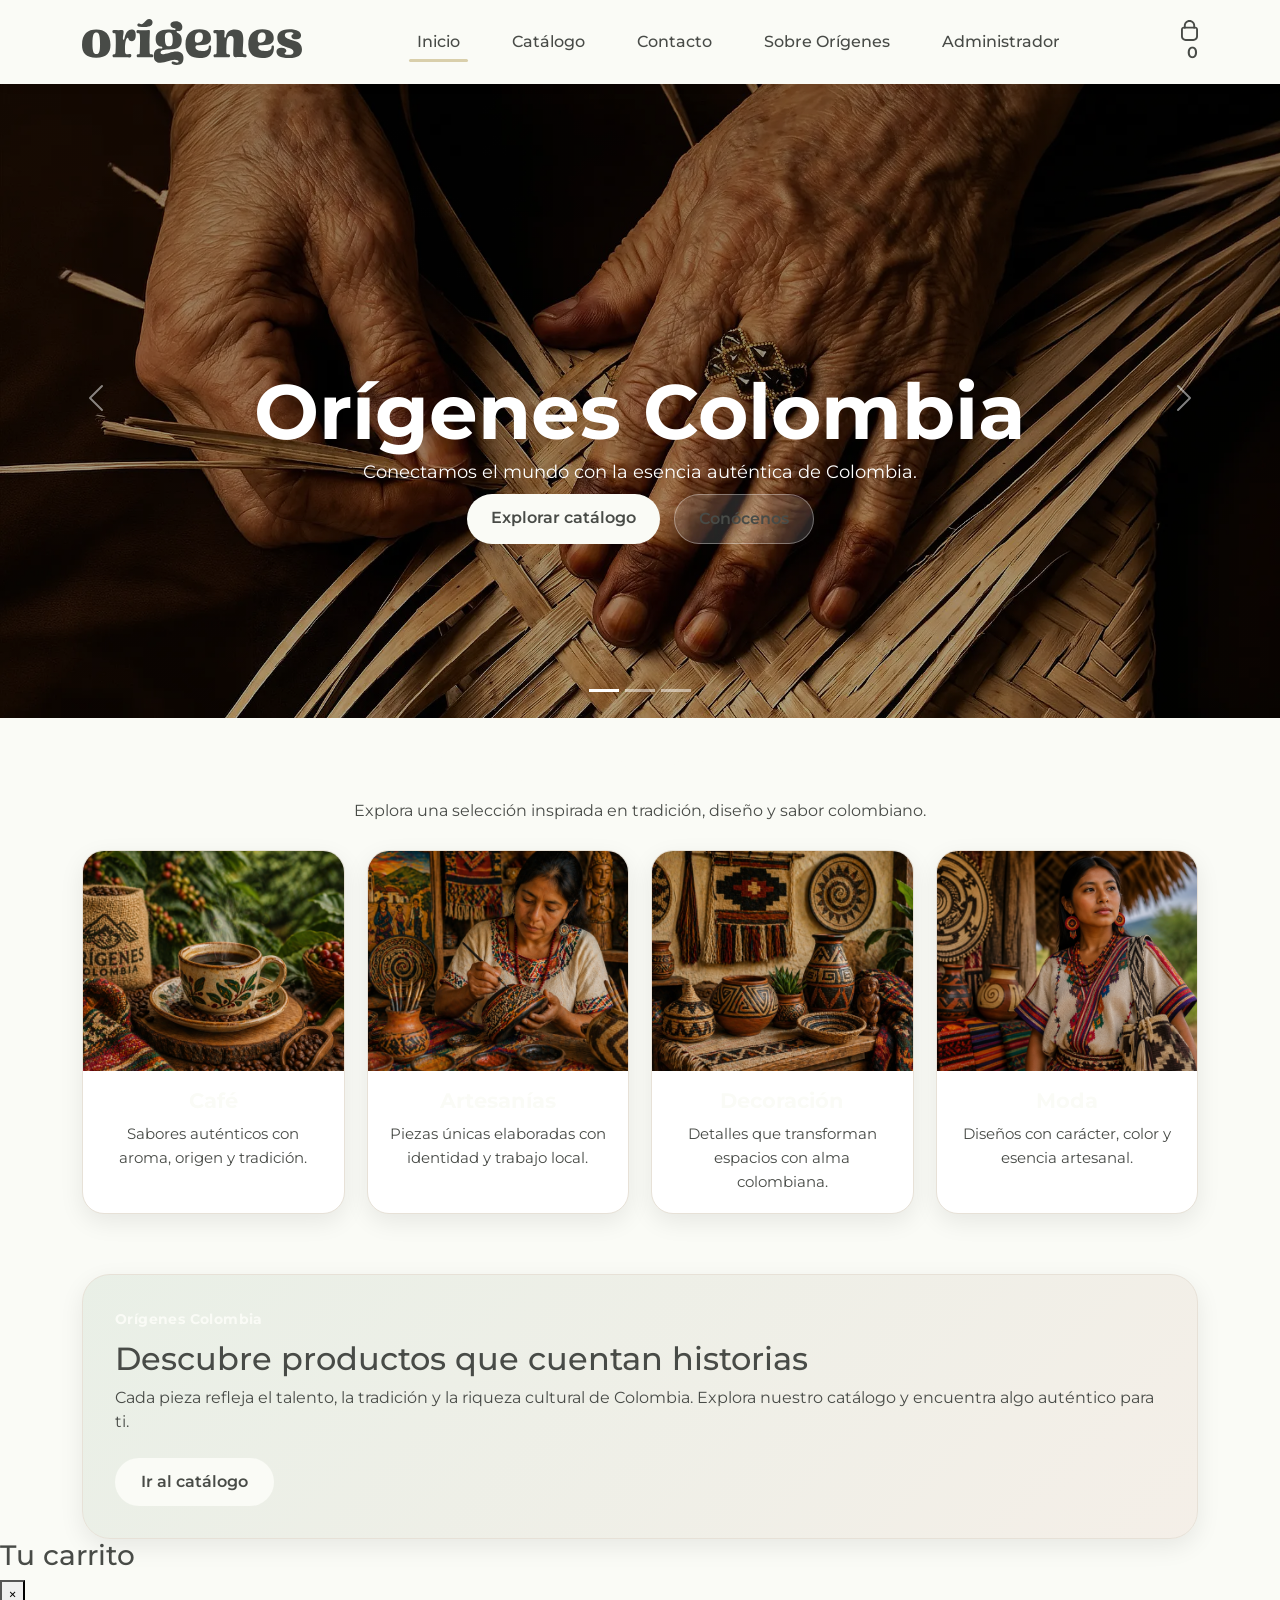
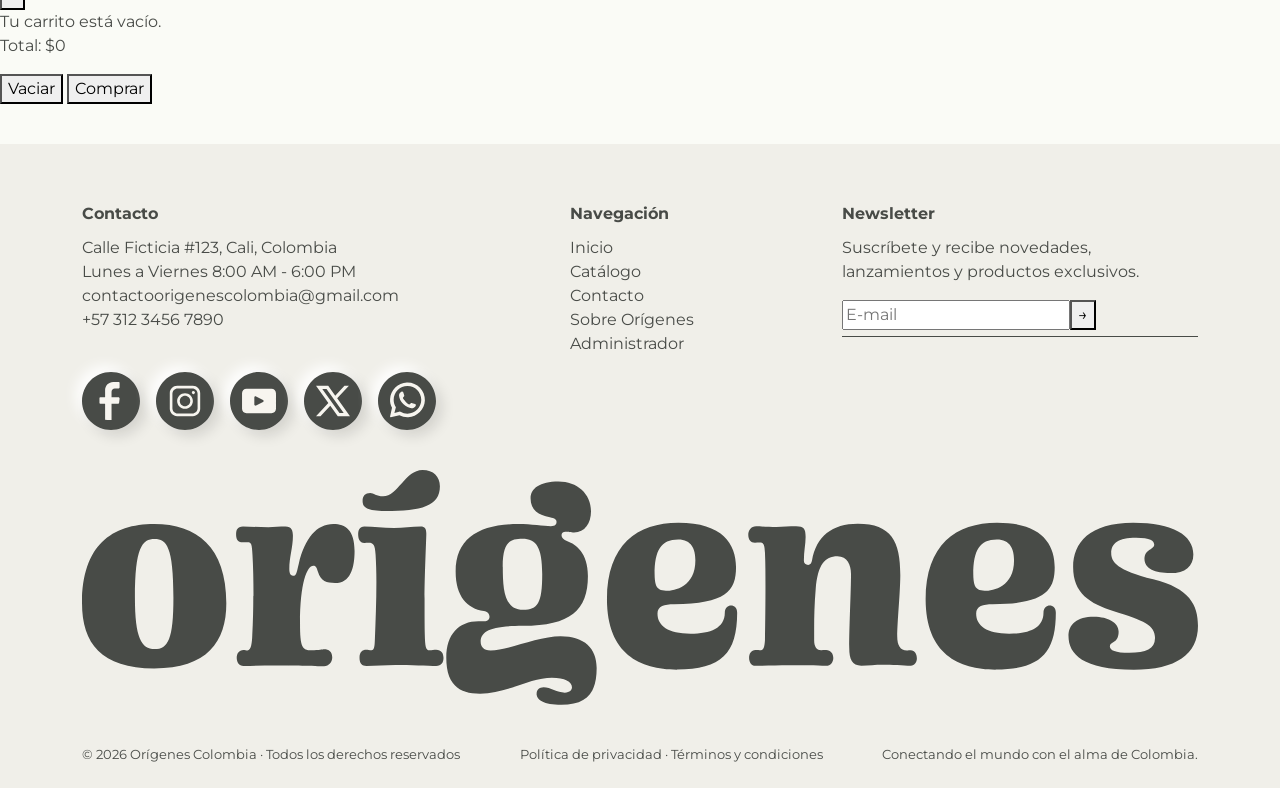
==== index.html @ 65115047 "On main: cambios antes de pasar a dev" ====
<!DOCTYPE html>
<html lang="es">
<head>
<meta charset="utf-8"/>
<meta content="width=device-width, initial-scale=1.0" name="viewport"/>
<meta content="Página principal de Orígenes Colombia" name="description"/>
<title>Orígenes Colombia</title>
<link href="https://cdn.jsdelivr.net/npm/bootstrap@5.3.3/dist/css/bootstrap.min.css" rel="stylesheet"/>
<link href="https://fonts.googleapis.com/css2?family=Montserrat:wght@300;400;500;600;700;800&amp;display=swap" rel="stylesheet"/>

<link href="./CSS/header.css" rel="stylesheet"/>
<link href="./CSS/footer.css" rel="stylesheet"/>
<link href="./CSS/index.css" rel="stylesheet"/>
<link href="./CSS/carrito-global.css" rel="stylesheet"/>
<link href="./CSS/estilo-final.css" rel="stylesheet"/>
</head>
<body id="top">
<nav class="navbar navbar-expand-lg custom-navbar fixed-top" id="inicio">
<div class="container nav-wrapper">
<a class="navbar-brand" href="./index.html">
<img alt="Orígenes Colombia" class="logo-navbar" src="./IMG/logo-origenes-oscuro.svg"/>
</a>
<button aria-controls="navbarMain" aria-expanded="false" aria-label="Abrir menú" class="navbar-toggler" data-bs-target="#navbarMain" data-bs-toggle="collapse" type="button">
<span class="navbar-toggler-icon"></span>
</button>
<div class="collapse navbar-collapse justify-content-between" id="navbarMain">
<ul class="navbar-nav mx-auto nav-center">
<li class="nav-item">
<a class="nav-link active-link" href="./index.html">Inicio</a>
</li>
<li class="nav-item">
<a class="nav-link" href="./HTML/catalogo.html">Catálogo</a>
</li>
<li class="nav-item">
<a class="nav-link" href="./HTML/contactenos.html">Contacto</a>
</li>
<li class="nav-item">
<a class="nav-link" href="./HTML/sobreorigenes.html">Sobre Orígenes</a>
</li>
<li class="nav-item">
<a class="nav-link" href="./HTML/admin.html">Administrador</a>
</li>
</ul>
<div class="icons">
<a aria-label="Perfil" href="./HTML/registro.html">
<img alt="Usuario" class="nav-icon" src="./IMG/icon-usuario.svg"/>
</a>
<button aria-label="Carrito" class="cart-icon-btn" id="cartBtn" type="button">
<img alt="Carrito" class="nav-icon" src="./IMG/icon-bolsa.svg"/>
<span class="cart-badge" id="cartCount">0</span>
</button>
</div>
</div>
</div>
</nav>
<main id="home">
<section class="carousel slide" data-bs-interval="5000" data-bs-ride="carousel" id="bannerOrigenes">
<div class="carousel-indicators">
<button aria-current="true" aria-label="Slide 1" class="active" data-bs-slide-to="0" data-bs-target="#bannerOrigenes" type="button"></button>
<button aria-label="Slide 2" data-bs-slide-to="1" data-bs-target="#bannerOrigenes" type="button"></button>
<button aria-label="Slide 3" data-bs-slide-to="2" data-bs-target="#bannerOrigenes" type="button"></button>
</div>
<div class="carousel-inner">
<div class="carousel-item active">
<div class="hero-overlay"></div>
<img alt="Artesanías colombianas" class="d-block w-100 banner-img" decoding="async" fetchpriority="high" loading="eager" src="./IMG/1-banner.webp"/>
<div class="carousel-caption hero-content">
<h1>Orígenes Colombia</h1>
<p>Conectamos el mundo con la esencia auténtica de Colombia.</p>
<div class="hero-actions">
<a class="btn hero-btn-primary" href="./HTML/catalogo.html">Explorar catálogo</a>
<a class="btn hero-btn-secondary" href="./HTML/sobreorigenes.html">Conócenos</a>
</div>
</div>
</div>
<div class="carousel-item">
<div class="hero-overlay"></div>
<img alt="Productos artesanales" class="d-block w-100 banner-img" decoding="async" loading="lazy" src="./IMG/2-banner.webp"/>
<div class="carousel-caption hero-content">
<h1>Artesanía con identidad</h1>
<p>Descubre productos únicos creados por manos colombianas.</p>
<div class="hero-actions">
<a class="btn hero-btn-primary" href="./HTML/catalogo.html">Ver productos</a>
<a class="btn hero-btn-secondary" href="./HTML/contactenos.html">Contáctanos</a>
</div>
</div>
</div>
<div class="carousel-item">
<div class="hero-overlay"></div>
<img alt="Cultura colombiana" class="d-block w-100 banner-img" decoding="async" loading="lazy" src="./IMG/3-banner.webp"/>
<div class="carousel-caption hero-content">
<h1>Historias que inspiran</h1>
<p>Moda, decoración, café y tradición en una experiencia digital cálida.</p>
<div class="hero-actions">
<a class="btn hero-btn-primary" href="./HTML/catalogo.html">Comprar ahora</a>
<a class="btn hero-btn-secondary" href="./HTML/contactenos.html">Escríbenos</a>
</div>
</div>
</div>
</div>
<button class="carousel-control-prev" data-bs-slide="prev" data-bs-target="#bannerOrigenes" type="button">
<span aria-hidden="true" class="carousel-control-prev-icon"></span>
<span class="visually-hidden">Anterior</span>
</button>
<button class="carousel-control-next" data-bs-slide="next" data-bs-target="#bannerOrigenes" type="button">
<span aria-hidden="true" class="carousel-control-next-icon"></span>
<span class="visually-hidden">Siguiente</span>
</button>
</section>
<section class="categories-section">
<div class="container">
<div class="section-heading text-center">
<h2 class="section-title">Categorías destacadas</h2>
<p class="section-subtitle">
            Explora una selección inspirada en tradición, diseño y sabor colombiano.
          </p>
</div>
<div class="categories-grid">
<article class="category-card">
<div class="category-image-wrapper">
<img alt="Categoría café" class="category-image" decoding="async" loading="lazy" src="./IMG/categoria-cafe.jpg"/>
</div>
<div class="category-content">
<h3>Café</h3>
<p>Sabores auténticos con aroma, origen y tradición.</p>
</div>
</article>
<article class="category-card">
<div class="category-image-wrapper">
<img alt="Categoría artesanías" class="category-image" decoding="async" loading="lazy" src="./IMG/categoria-artesanias.jpg"/>
</div>
<div class="category-content">
<h3>Artesanías</h3>
<p>Piezas únicas elaboradas con identidad y trabajo local.</p>
</div>
</article>
<article class="category-card">
<div class="category-image-wrapper">
<img alt="Categoría decoración" class="category-image" decoding="async" loading="lazy" src="./IMG/categoria-decoracion.jpg"/>
</div>
<div class="category-content">
<h3>Decoración</h3>
<p>Detalles que transforman espacios con alma colombiana.</p>
</div>
</article>
<article class="category-card">
<div class="category-image-wrapper">
<img alt="Categoría moda" class="category-image" decoding="async" loading="lazy" src="./IMG/categoria-moda.jpg"/>
</div>
<div class="category-content">
<h3>Moda</h3>
<p>Diseños con carácter, color y esencia artesanal.</p>
</div>
</article>
</div>
</div>
</section>
<section class="cta-section">
<div class="container">
<div class="cta-box cta-background">
<div class="cta-text-overlay">
<span class="cta-label">Orígenes Colombia</span>
<h2>Descubre productos que cuentan historias</h2>
<p>
              Cada pieza refleja el talento, la tradición y la riqueza cultural de Colombia.
              Explora nuestro catálogo y encuentra algo auténtico para ti.
            </p>
<div class="cta-action mt-4">
<a class="btn cta-btn" href="./HTML/catalogo.html">Ir al catálogo</a>
</div>
</div>
</div>
</div>
</section>
</main>
<aside class="cart-drawer" id="cartDrawer">
<div class="cart-header">
<h3>Tu carrito</h3>
<button class="cart-close-btn" id="closeCart" type="button">×</button>
</div>
<div class="cart-items" id="cartItems"></div>
<div class="cart-footer">
<p class="cart-total">
        Total: <span id="total">$0</span>
</p>
<div class="cart-footer-actions">
<button class="btn-cart-secondary" id="clearCartBtn" type="button">Vaciar</button>
<button class="btn-cart-primary" id="buyBtn" type="button">Comprar</button>
</div>
</div>
</aside>
<div class="cart-overlay" id="cartOverlay"></div>
<footer class="site-footer">
<div class="container">
<div class="row footer-content">
<div class="col-md-4">
<h6 class="footer-title">Contacto</h6>
<ul class="footer-list">
<li>Calle Ficticia #123, Cali, Colombia</li>
<li>Lunes a Viernes 8:00 AM - 6:00 PM</li>
<li>contactoorigenescolombia@gmail.com</li>
<li>+57 312 3456 7890</li>
</ul>
<div class="icons">
<a aria-label="Facebook" href="#">
<img alt="Facebook" src="./IMG/icon-facebook.svg"/>
</a>
<a aria-label="Instagram" href="#">
<img alt="Instagram" src="./IMG/icon-instagram.svg"/>
</a>
<a aria-label="YouTube" href="#">
<img alt="YouTube" src="./IMG/icon-youtube.svg"/>
</a>
<a aria-label="X" href="#">
<img alt="X" src="./IMG/icon-x.svg"/>
</a>
<a aria-label="WhatsApp" href="#">
<img alt="WhatsApp" src="./IMG/icon-whatsapp.svg"/>
</a>
</div>
</div>
<div class="col-md-4">
<h6 class="footer-title">Navegación</h6>
<ul class="footer-list">
<li><a href="./index.html">Inicio</a></li>
<li><a href="./HTML/catalogo.html">Catálogo</a></li>
<li><a href="./HTML/contactenos.html">Contacto</a></li>
<li><a href="./HTML/sobreorigenes.html">Sobre Orígenes</a></li>
<li><a href="./HTML/admin.html">Administrador</a></li>
</ul>
</div>
<div class="col-md-4">
<h6 class="footer-title">Newsletter</h6>
<p class="footer-text">
          Suscríbete y recibe novedades, lanzamientos y productos exclusivos.
        </p>
<form class="newsletter" id="newsletterForm">
<input id="newsletterEmail" placeholder="E-mail" type="email"/>
<button aria-label="Suscribirse" type="submit">→</button>
</form>
<small class="newsletter-message" id="newsletterMessage"></small>
</div>
</div>
<div class="footer-logo-wrapper">
<img alt="Orígenes Colombia" class="footer-logo" src="./IMG/logo-origenes-oscuro.svg"/>
</div>
<div class="footer-bottom">
<p>© 2026 Orígenes Colombia · Todos los derechos reservados</p>
<p>Política de privacidad · Términos y condiciones</p>
<p>Conectando el mundo con el alma de Colombia.</p>
</div>
</div>
</footer>
  <script src="./JS/storage.js"></script>
  <script src="./JS/carrito.js"></script>
  <script src="./JS/app.js"></script>
  <script src="https://cdn.jsdelivr.net/npm/bootstrap@5.3.3/dist/js/bootstrap.bundle.min.js"></script>
</body>
</html>
---- CSS/header.css ----
/*Header general*/

/*Navbar*/
:root {
  --navbackground: #FAFBF6;
  --textoblanco: #484B47;
}

.custom-navbar {
  background-color: var(--navbackground);
  padding-top: 14px;
  padding-bottom: 14px;
  box-shadow: 0 2px 10px rgba(0, 0, 0, 0.06);
}

.logo-navbar {
  width: 220px;
  height: auto;
  display: block;
}

.custom-navbar .nav-link {
  font-weight: 500;
  font-size: 1rem;
  color: var(--textoblanco) !important;
  transition: color 0.3s ease;
  margin: 0 18px;
  position: relative;
  display: inline-block;
  padding-bottom: 8px;
}

.custom-navbar .nav-link:hover {
  color: #F3E9DB !important;
}

.custom-navbar .nav-link::after {
  content: "";
  position: absolute;
  left: 0;
  bottom: 0;

  width: 0%;
  height: 3px;

  background-color: #D9CFAB;
  border-radius: 999px;

  transition: width 0.3s ease;
}

.custom-navbar .nav-link:hover::after {
  width: 100%;
}

.custom-navbar .active-link::after {
  width: 100%;
}

/*Iconos y carrito*/
.icons {
  display: flex;
  align-items: center;
  gap: 22px;
}

.icons i {
  color: var(--textoblanco);
  font-size: 1.8rem;
  transition: color 0.3s ease, transform 0.3s ease;
}

.icons i:hover {
  color: #F3E9DB;
  transform: translateY(-2px);
}

.cart-icon-btn {
  background: transparent;
  border: none;
  padding: 0;
}

.cart-badge {
  font-size: 1rem;
  font-weight: 600;
  color: var(--textoblanco);
  margin-left: 6px;
}

.cart-icon-btn:focus,
.cart-icon-btn:active {
  outline: none;
  border: none;
  box-shadow: none;
}

.navbar-toggler {
  border: none;
  padding: 0;
}

.navbar-toggler:focus {
  box-shadow: none;
}

.navbar-toggler-icon {
  width: 3rem;
  height: 2rem;
  filter: brightness(0);
}



/*Responsive header*/
@media (max-width: 1000px) {

  .logo-navbar {
    width: 165px;
  }

  .custom-navbar .nav-link {
    font-size: 1.8rem;
  }
}
---- CSS/footer.css ----
/*Footer general*/
.site-footer {
  background-color: #F0EFE9;
  color: var(--colortextos);
  padding-top: 60px;
  margin-top: 40px;
}

.site-footer p,
.site-footer b,
.site-footer strong,
.site-footer li,
.site-footer a {
  color: var(--colortextos);
}

.site-footer a {
  text-decoration: none;
  transition: opacity 0.3s ease;
}

.site-footer a:hover {
  opacity: 0.6;
}

.site-footer h6 {
  font-weight: 700;
  font-size: 1rem;
  margin-bottom: 12px;
  color: var(--colortextos);
}

/*Listas*/
.site-footer .footer-list {
  list-style: none;
  padding-left: 0;
  margin: 0;
}


/*Iconos de redes*/
.site-footer .icons {
  display: flex;
  gap: 16px;
  margin-top: 40px;
}

.site-footer .icons a {
  display: flex;
  align-items: center;
  justify-content: center;

  width: 58px;
  height: 58px;

  border-radius: 30px;

  background: #f7f5ef;

  box-shadow:
    6px 6px 14px rgba(0, 0, 0, 0.12),
    -6px -6px 14px rgb(255, 255, 255);

  transition:
    transform 0.3s ease,
    box-shadow 0.3s ease,
    background 0.3s ease;
}

.site-footer .icons i {
  color: var(--colortextos);
  font-size: 1.3rem;
  transition: color 0.3s ease;
}

.site-footer .icons a:hover {
  transform: translateY(-6px) scale(1.05);

  box-shadow:
    10px 10px 20px rgba(0, 0, 0, 0.12),
    -6px -6px 14px rgb(255, 255, 255);
}


/*Columna del "navegación"*/
.site-footer .footer-content .col-md-4:nth-child(2) {
  display: flex;
  flex-direction: column;
  align-items: center;
}

.site-footer .footer-content .col-md-4:nth-child(2) .footer-title {
  text-align: left;
  width: 100%;
  max-width: 140px;
}

.site-footer .footer-content .col-md-4:nth-child(2) .footer-list {
  text-align: left;
  padding-left: 0;
  width: 100%;
  max-width: 140px;
  margin: 0;
}

.site-footer .nav-link {
  color: var(--colortextos) !important;
  padding: 4px 0;
  font-size: 0.95rem;
  font-weight: 600;
}

.site-footer .nav-link:hover {
  opacity: 0.6;
  color: var(--colortextos) !important;
}


/*Barra de suscríbete*/
.site-footer .newsletter {
  display: flex;
  align-items: center;
  border-bottom: 1.5px solid var(--colortextos);
  padding-bottom: 6px;
}

.site-footer .newsletter .form-control {
  border: none;
  border-radius: 0;
  background-color: transparent;
  color: var(--colortextos);
  font-size: 0.95rem;
  padding: 4px 0;
  box-shadow: none;
}

.site-footer .newsletter .form-control::placeholder {
  color: var(--colortextos);
  opacity: 0.6;
}

.site-footer .newsletter span {
  margin-left: 10px;
  cursor: pointer;
  color: var(--colortextos);

  transition:
    transform 0.3s ease,
    opacity 0.3s ease;
}

.site-footer .newsletter span:hover {
  transform: translateY(-4px);
  opacity: 0.6;
}


/*Logo grande del footer*/
.site-footer .footer-logo-wrapper {
  padding: 40px 0 0;
}

.site-footer .footer-logo-wrapper img {
  width: 100%;
  max-width: 100%;
  height: auto;
  display: block;
}


/*Barra texto inferior*/
.footer-bottom {
  display: flex;
  justify-content: space-between;
  align-items: center;
  flex-wrap: wrap;
  gap: 8px;
  padding: 32px 0 24px;
  font-size: 0.8rem;
  margin-top: 8px;
}

.footer-bottom p {
  margin: 0;
}

.site-footer li,
.site-footer p,
.site-footer a {
  overflow-wrap: anywhere;
}



/*Responsive footer*/
@media (max-width: 991px) {
  .site-footer .footer-content > div {
    width: 100%;
    max-width: 100%;
    margin-bottom: 32px;
  }

  .site-footer .row > div {
    text-align: center;
  }

  .site-footer .icons {
    justify-content: center;
    margin-top: 24px;
    padding-bottom: 8px;
  }

  .site-footer .newsletter {
    max-width: 420px;
    margin: 0 auto;
  }

  .footer-bottom {
    flex-direction: column;
    text-align: center;
    align-items: center;
  }

  /*Columna "Navegación" centrada en responsive*/
  .site-footer .footer-content .col-md-4:nth-child(2) {
    align-items: center;
  }

  .site-footer .footer-content .col-md-4:nth-child(2) .footer-title {
    text-align: center;
    max-width: 100%;
  }

  .site-footer .footer-content .col-md-4:nth-child(2) .footer-list {
    text-align: center;
    max-width: 100%;
  }
}

@media (max-width: 767px) {
  .site-footer {
    text-align: center;
  }

  .site-footer .newsletter {
    max-width: 100%;
    margin: 0 auto;
  }
}
---- CSS/index.css ----
/*Hero*/
:root {
  --colortextos: #484B47;
  --colorhover: #B46141;
  --backgroundcolor: #FAFBF6;
  --navbackground: #FAFBF6;
  --textoblanco: #484B47;
  --cardbg: #FFFFFF;
  --bordercolor: #E7E1D7;
  --shadowsoft: 0 8px 24px rgba(0, 0, 0, 0.08);
}

* {
  box-sizing: border-box;
}

html {
  scroll-behavior: smooth;
}

body {
  margin: 0;
  padding: 0;
  background-color: var(--backgroundcolor);
  font-family: 'Montserrat', sans-serif;
  padding-top: 78px;
  color: var(--colortextos);
}

img {
  max-width: 100%;
  display: block;
}


.carousel-item {
  position: relative;
  overflow: hidden;
}

.banner-img {
  display: block;
  width: 100%;
  height: 640px;
  object-fit: cover;
  object-position: center;
}

.hero-overlay {
  position: absolute;
  inset: 0;
  background: linear-gradient(
    rgba(0, 0, 0, 0.44),
    rgba(0, 0, 0, 0.30)
  );
  z-index: 1;
}

.hero-content {
  z-index: 2;
  bottom: 24%;
}

.hero-badge {
  display: inline-block;
  margin-bottom: 14px;
  padding: 8px 14px;
  border-radius: 999px;
  background: rgba(255, 255, 255, 0.18);
  color: var(--textoblanco);
  font-size: 0.85rem;
  font-weight: 600;
  backdrop-filter: blur(4px);
}

.hero-content h1 {
  font-size: clamp(2.7rem, 6vw, 5rem);
  font-weight: 700;
  margin-bottom: 14px;
}

.hero-content p {
  font-size: 1.15rem;
  max-width: 760px;
  margin: 0 auto 22px;
}

.hero-actions {
  display: flex;
  justify-content: center;
  gap: 14px;
  flex-wrap: wrap;
}

.hero-btn-primary,
.hero-btn-secondary {
  border-radius: 999px;
  padding: 12px 24px;
  font-weight: 600;
}

.hero-btn-primary {
  background-color: var(--navbackground);
  color: var(--textoblanco);
  border: none;
}

.hero-btn-primary:hover {
  background-color: var(--colorhover);
  color: var(--textoblanco);
}

.hero-btn-secondary {
  background-color: rgba(255, 255, 255, 0.14);
  color: var(--textoblanco);
  border: 1px solid rgba(255, 255, 255, 0.35);
}

.hero-btn-secondary:hover {
  background-color: rgba(255, 255, 255, 0.22);
  color: var(--textoblanco);
}

.carousel,
.carousel-inner,
.carousel-item {
  margin-bottom: 0 !important;
  padding-bottom: 0 !important;
  line-height: 0;
}

/*Intro*/
.home-intro-section {
  padding-top: 0;
  padding-bottom: 18px;
}

.intro-block {
  max-width: 920px;
  margin: 0 auto;
}

.section-title {
  color: var(--navbackground);
  font-size: clamp(2.2rem, 3vw, 3rem);
  font-weight: 700;
  margin-bottom: 10px;
}

.section-subtitle,
.home-intro {
  max-width: 820px;
  margin: 0 auto;
  font-size: 1rem;
  line-height: 1.65;
  color: var(--colortextos);
}

/*Categories*/
.categories-section {
  padding: 24px 0 60px;
}

.section-heading {
  margin-bottom: 26px;
}

.categories-grid {
  display: grid;
  grid-template-columns: repeat(4, minmax(0, 1fr));
  gap: 22px;
}

.category-card {
  background: var(--cardbg);
  border: 1px solid var(--bordercolor);
  border-radius: 22px;
  overflow: hidden;
  box-shadow: var(--shadowsoft);
  transition: transform 0.3s ease, box-shadow 0.3s ease;
}

.category-card:hover {
  transform: translateY(-6px);
  box-shadow: 0 14px 24px rgba(0, 0, 0, 0.12);
}

.category-image-wrapper {
  height: 220px;
  overflow: hidden;
}

.category-image {
  width: 100%;
  height: 100%;
  object-fit: cover;
  object-position: center;
}

.category-content {
  padding: 18px 18px 20px;
  text-align: center;
}

.category-content h3 {
  color: var(--navbackground);
  font-size: 1.3rem;
  font-weight: 700;
  margin-bottom: 8px;
}

.category-content p {
  font-size: 0.95rem;
  line-height: 1.55;
  margin-bottom: 0;
}

/*CTA*/
.cta-section {
  padding: 0;
}

.cta-box {
  background: linear-gradient(135deg, rgba(110, 155, 119, 0.12), rgba(180, 97, 65, 0.08));
  border: 1px solid var(--bordercolor);
  border-radius: 28px;
  padding: 32px;
  box-shadow: var(--shadowsoft);
  display: flex;
  align-items: center;
  justify-content: space-between;
  gap: 24px;
}

.cta-label {
  display: inline-block;
  margin-bottom: 10px;
  color: var(--navbackground);
  font-size: 0.85rem;
  font-weight: 700;
  letter-spacing: 0.4px;
}

.cta-text h2 {
  color: var(--navbackground);
  font-size: 2rem;
  font-weight: 700;
  margin-bottom: 10px;
}

.cta-text p {
  margin: 0;
  line-height: 1.65;
  max-width: 720px;
}

.cta-btn {
  background-color: var(--navbackground);
  color: var(--textoblanco);
  border-radius: 999px;
  padding: 12px 26px;
  font-weight: 600;
  border: none;
}

.cta-btn:hover {
  background-color: var(--colorhover);
  color: var(--textoblanco);
}

@media (max-width: 767px) {
  body {
    padding-top: 76px;
  }

  .banner-img {
    height: 430px;
  }

  .hero-content {
    bottom: 14%;
  }

  .hero-content p {
    font-size: 1rem;
    padding: 0 10px;
  }

  .section-title {
    font-size: 2rem;
  }

  .categories-grid {
    grid-template-columns: 1fr;
  }

  .cta-box {
    padding: 24px 18px;
  }
}
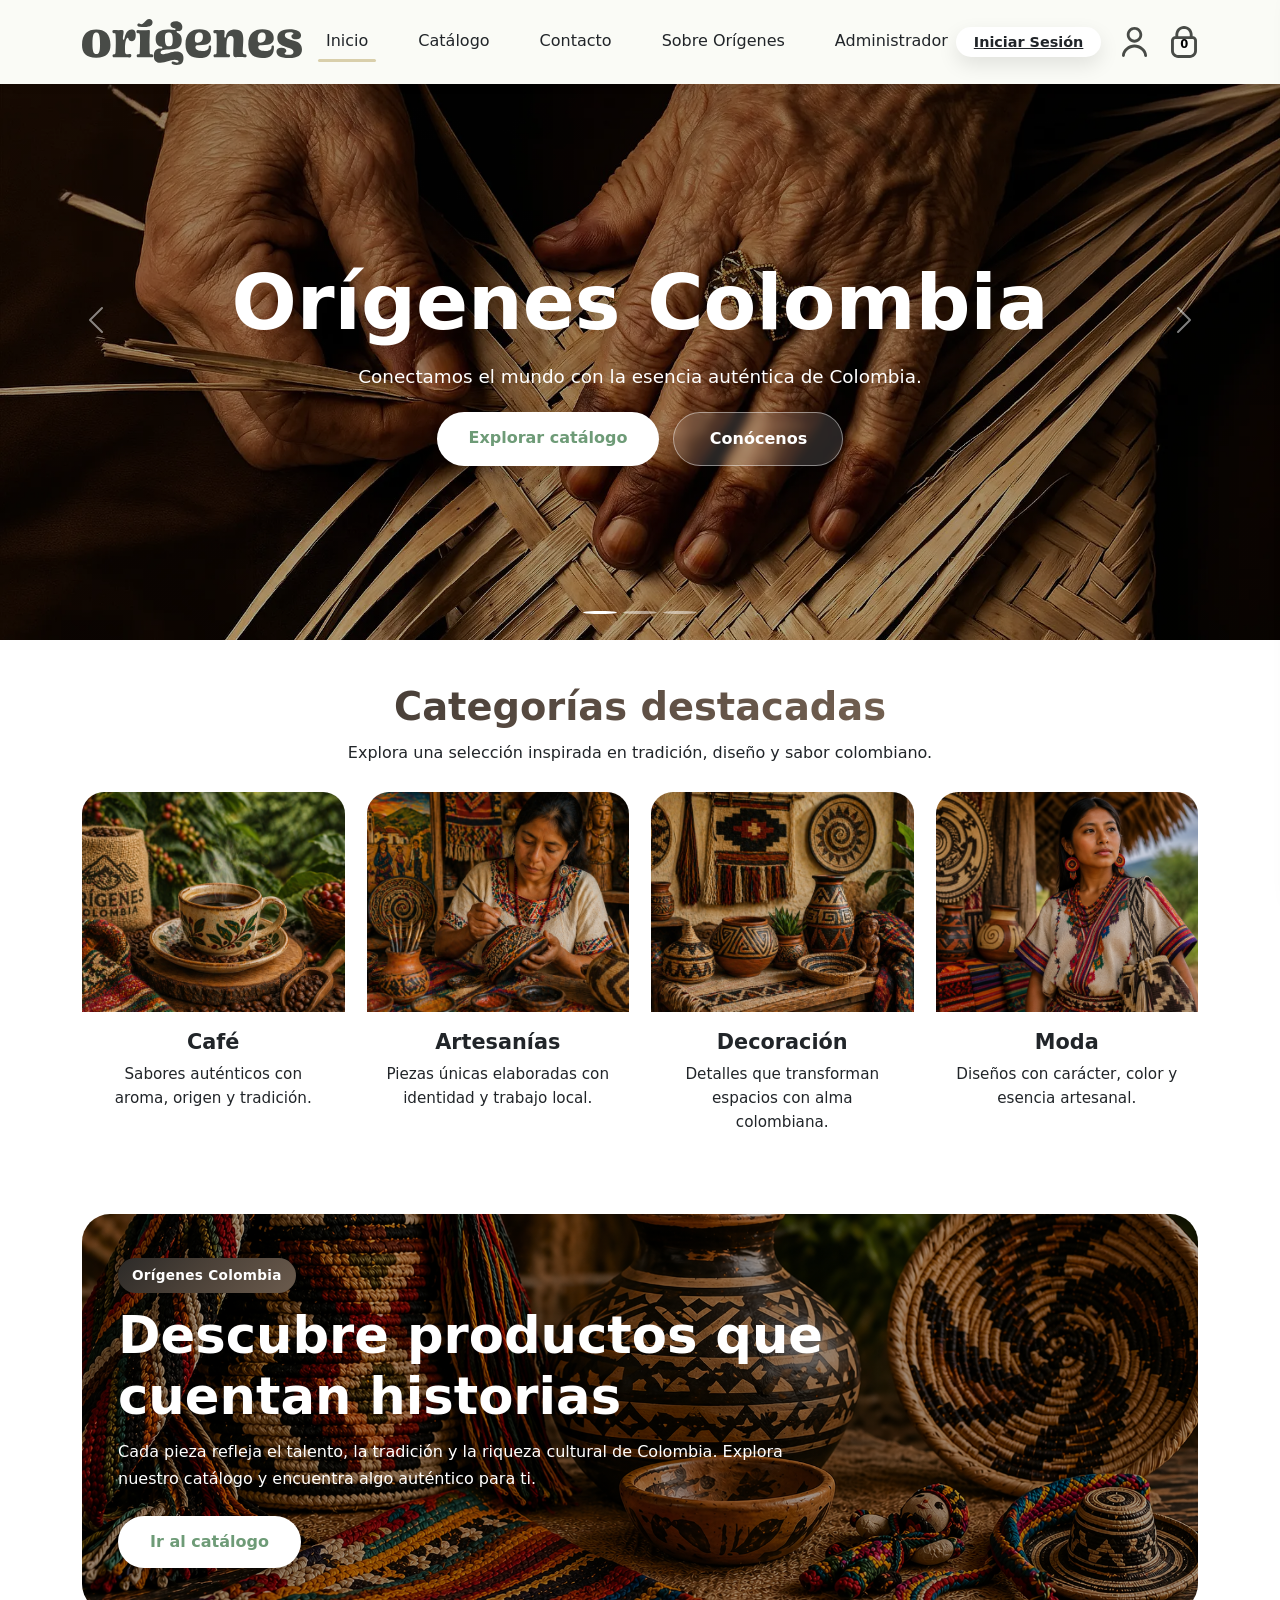
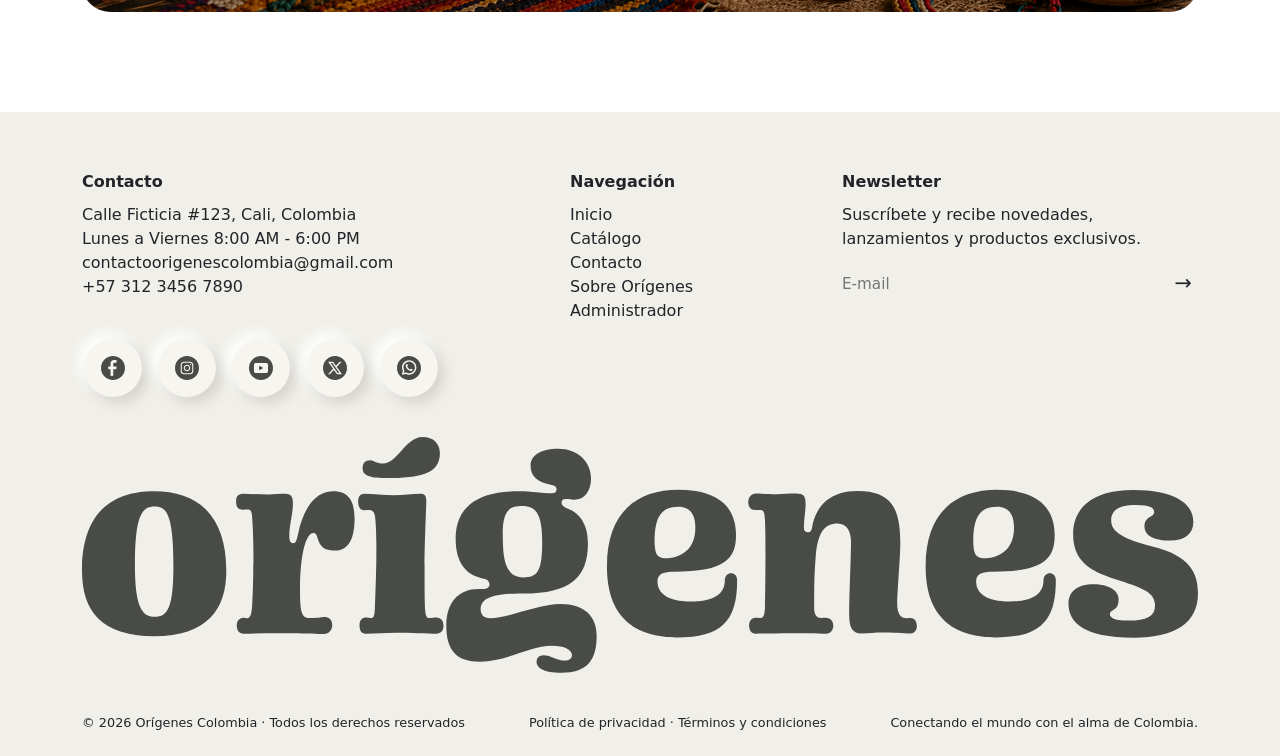
==== commit 786eb818: "Login con botón" ====
--- a/index.html
+++ b/index.html
@@ -42,7 +42,12 @@
 </li>
 </ul>
 <div class="icons">
-<a aria-label="Perfil" href="./HTML/registro.html">
+<a id="loginLink" class="nav-session-link" href="./HTML/login.html">Iniciar Sesión</a>
+<span id="userGreeting" class="nav-user-greeting" hidden>
+Hola, <span id="userGreetingName"></span>
+</span>
+<button id="logoutBtn" class="nav-logout-btn" type="button" hidden>Cerrar Sesión</button>
+<a aria-label="Perfil" id="profileLink" href="./HTML/registro.html">
 <img alt="Usuario" class="nav-icon" src="./IMG/icon-usuario.svg"/>
 </a>
 <button aria-label="Carrito" class="cart-icon-btn" id="cartBtn" type="button">
@@ -252,6 +257,7 @@
 </div>
 </footer>
   <script src="./JS/storage.js"></script>
+  <script src="./JS/navbar.js"></script>
   <script src="./JS/carrito.js"></script>
   <script src="./JS/app.js"></script>
   <script src="https://cdn.jsdelivr.net/npm/bootstrap@5.3.3/dist/js/bootstrap.bundle.min.js"></script>
--- a/CSS/header.css
+++ b/CSS/header.css
@@ -1,95 +1,193 @@
-/*Header general*/
-
-/*Navbar*/
-:root {
-  --navbackground: #FAFBF6;
-  --textoblanco: #484B47;
-}
-
+/* Header / Navbar */
 .custom-navbar {
-  background-color: var(--navbackground);
-  padding-top: 14px;
-  padding-bottom: 14px;
+  background-color: #FAFBF6;
+  padding: 14px 0;
+  min-height: 78px;
   box-shadow: 0 2px 10px rgba(0, 0, 0, 0.06);
+}
+
+.nav-wrapper {
+  display: flex;
+  align-items: center;
 }
 
 .logo-navbar {
   width: 220px;
   height: auto;
-  display: block;
+}
+
+.custom-navbar .navbar-collapse {
+  flex-grow: 1;
+}
+
+.custom-navbar .nav-center {
+  display: flex;
+  align-items: center;
+  justify-content: center;
+  gap: 34px;
+  width: 100%;
+  margin: 0 auto;
+}
+
+.custom-navbar .nav-item {
+  display: flex;
+  align-items: center;
 }
 
 .custom-navbar .nav-link {
+  position: relative;
+  display: inline-flex;
+  align-items: center;
+  justify-content: center;
+  padding: 8px 0 12px;
+  margin: 0;
+  font-size: 1rem;
   font-weight: 500;
-  font-size: 1rem;
-  color: var(--textoblanco) !important;
+  line-height: 1.2;
+  color: var(--colortextos) !important;
+  white-space: nowrap;
   transition: color 0.3s ease;
-  margin: 0 18px;
-  position: relative;
-  display: inline-block;
-  padding-bottom: 8px;
 }
 
 .custom-navbar .nav-link:hover {
-  color: #F3E9DB !important;
+  color: var(--colorhover) !important;
 }
 
 .custom-navbar .nav-link::after {
   content: "";
   position: absolute;
   left: 0;
+  right: 0;
   bottom: 0;
-
-  width: 0%;
+  width: 100%;
   height: 3px;
-
   background-color: #D9CFAB;
   border-radius: 999px;
-
-  transition: width 0.3s ease;
-}
-
-.custom-navbar .nav-link:hover::after {
-  width: 100%;
-}
-
-.custom-navbar .active-link::after {
-  width: 100%;
-}
-
-/*Iconos y carrito*/
+  transform: scaleX(0);
+  transform-origin: center;
+  transition: transform 0.3s ease;
+}
+
+.custom-navbar .nav-link:hover::after,
+.custom-navbar .nav-link.active-link::after {
+  transform: scaleX(1);
+}
+
 .icons {
   display: flex;
   align-items: center;
-  gap: 22px;
-}
-
-.icons i {
-  color: var(--textoblanco);
-  font-size: 1.8rem;
-  transition: color 0.3s ease, transform 0.3s ease;
-}
-
-.icons i:hover {
-  color: #F3E9DB;
+  justify-content: flex-end;
+  gap: 18px;
+  flex-shrink: 0;
+  min-width: 100px;
+}
+
+.nav-session-link {
+  background: #FFFFFF;
+  color: var(--colortextos);
+  border-radius: 999px;
+  padding: 8px 18px;
+  font-weight: 700;
+  font-size: 0.9rem;
+  line-height: 1;
+  white-space: nowrap;
+  box-shadow: 0 8px 20px rgba(0, 0, 0, 0.10);
+  transition: transform 0.3s ease, box-shadow 0.3s ease, color 0.3s ease;
+}
+
+.nav-session-link:hover {
+  color: var(--colorhover);
   transform: translateY(-2px);
+  box-shadow: 0 12px 26px rgba(0, 0, 0, 0.16);
+}
+
+.nav-user-greeting {
+  color: var(--colortextos);
+  font-weight: 600;
+  font-size: 0.95rem;
+  white-space: nowrap;
+}
+
+/* Neumorfismo en línea con .site-footer .icons a (footer.css) */
+.nav-logout-btn {
+  background: #F7F5EF;
+  color: var(--colortextos);
+  border: none;
+  border-radius: 999px;
+  padding: 8px 18px;
+  font-weight: 700;
+  font-size: 0.88rem;
+  line-height: 1;
+  white-space: nowrap;
+  cursor: pointer;
+  box-shadow:
+    6px 6px 14px rgba(0, 0, 0, 0.12),
+    -6px -6px 14px rgb(255, 255, 255);
+  transition: transform 0.3s ease, color 0.3s ease, box-shadow 0.3s ease;
+}
+
+.nav-logout-btn:hover {
+  color: var(--colorhover);
+  transform: translateY(-2px);
+  box-shadow:
+    10px 10px 20px rgba(0, 0, 0, 0.12),
+    -6px -6px 14px rgb(255, 255, 255);
+}
+
+.nav-logout-btn:focus {
+  outline: none;
+}
+
+.nav-icon {
+  width: 30px;
+  height: 30px;
+  object-fit: contain;
+  transition: transform 0.3s ease, opacity 0.3s ease;
+}
+
+.nav-icon:hover {
+  transform: translateY(-2px);
+  opacity: 0.7;
 }
 
 .cart-icon-btn {
+  position: relative;
+  width: 34px;
+  height: 34px;
+  display: inline-flex;
+  align-items: center;
+  justify-content: center;
   background: transparent;
   border: none;
   padding: 0;
 }
 
+.cart-icon-btn .nav-icon {
+  width: 32px;
+  height: 32px;
+}
+
 .cart-badge {
-  font-size: 1rem;
-  font-weight: 600;
-  color: var(--textoblanco);
-  margin-left: 6px;
+  position: absolute;
+  left: 50%;
+  top: 58%;
+  transform: translate(-50%, -50%);
+  background: transparent;
+  color: var(--colortextos);
+  font-size: 0.72rem;
+  font-weight: 800;
+  line-height: 1;
+  min-width: 12px;
+  height: 12px;
+  display: flex;
+  align-items: center;
+  justify-content: center;
+  pointer-events: none;
 }
 
 .cart-icon-btn:focus,
-.cart-icon-btn:active {
+.cart-icon-btn:active,
+.navbar-toggler:focus {
   outline: none;
   border: none;
   box-shadow: none;
@@ -98,10 +196,6 @@
 .navbar-toggler {
   border: none;
   padding: 0;
-}
-
-.navbar-toggler:focus {
-  box-shadow: none;
 }
 
 .navbar-toggler-icon {
@@ -110,16 +204,41 @@
   filter: brightness(0);
 }
 
-
-
-/*Responsive header*/
-@media (max-width: 1000px) {
-
+@media (max-width: 1200px) {
   .logo-navbar {
-    width: 165px;
+    width: 185px;
+  }
+
+  .custom-navbar .nav-center {
+    gap: 24px;
   }
 
   .custom-navbar .nav-link {
-    font-size: 1.8rem;
-  }
-}+    font-size: 0.95rem;
+  }
+}
+
+@media (max-width: 991px) {
+  .custom-navbar .navbar-collapse {
+    padding-top: 16px;
+  }
+
+  .custom-navbar .nav-center {
+    flex-direction: column;
+    gap: 0;
+    width: 100%;
+  }
+
+  .custom-navbar .nav-link {
+    padding: 10px 0 12px;
+    font-size: 1.15rem;
+  }
+
+  .icons {
+    justify-content: center;
+    min-width: unset;
+    margin-top: 16px;
+    flex-wrap: wrap;
+    row-gap: 12px;
+  }
+}
--- a/CSS/footer.css
+++ b/CSS/footer.css
@@ -1,4 +1,4 @@
-/*Footer general*/
+/* Footer general */
 .site-footer {
   background-color: #F0EFE9;
   color: var(--colortextos);
@@ -30,15 +30,12 @@
   color: var(--colortextos);
 }
 
-/*Listas*/
 .site-footer .footer-list {
   list-style: none;
   padding-left: 0;
   margin: 0;
 }
 
-
-/*Iconos de redes*/
 .site-footer .icons {
   display: flex;
   gap: 16px;
@@ -49,74 +46,42 @@
   display: flex;
   align-items: center;
   justify-content: center;
-
   width: 58px;
   height: 58px;
-
   border-radius: 30px;
-
-  background: #f7f5ef;
-
+  background: #F7F5EF;
   box-shadow:
     6px 6px 14px rgba(0, 0, 0, 0.12),
     -6px -6px 14px rgb(255, 255, 255);
-
-  transition:
-    transform 0.3s ease,
-    box-shadow 0.3s ease,
-    background 0.3s ease;
-}
-
-.site-footer .icons i {
-  color: var(--colortextos);
-  font-size: 1.3rem;
-  transition: color 0.3s ease;
+  transition: transform 0.3s ease, box-shadow 0.3s ease, background 0.3s ease;
 }
 
 .site-footer .icons a:hover {
   transform: translateY(-6px) scale(1.05);
-
   box-shadow:
     10px 10px 20px rgba(0, 0, 0, 0.12),
     -6px -6px 14px rgb(255, 255, 255);
 }
 
+.site-footer .icons img {
+  width: 24px;
+  height: 24px;
+  object-fit: contain;
+}
 
-/*Columna del "navegación"*/
 .site-footer .footer-content .col-md-4:nth-child(2) {
   display: flex;
   flex-direction: column;
   align-items: center;
 }
 
-.site-footer .footer-content .col-md-4:nth-child(2) .footer-title {
+.site-footer .footer-content .col-md-4:nth-child(2) .footer-title,
+.site-footer .footer-content .col-md-4:nth-child(2) .footer-list {
   text-align: left;
   width: 100%;
   max-width: 140px;
 }
 
-.site-footer .footer-content .col-md-4:nth-child(2) .footer-list {
-  text-align: left;
-  padding-left: 0;
-  width: 100%;
-  max-width: 140px;
-  margin: 0;
-}
-
-.site-footer .nav-link {
-  color: var(--colortextos) !important;
-  padding: 4px 0;
-  font-size: 0.95rem;
-  font-weight: 600;
-}
-
-.site-footer .nav-link:hover {
-  opacity: 0.6;
-  color: var(--colortextos) !important;
-}
-
-
-/*Barra de suscríbete*/
 .site-footer .newsletter {
   display: flex;
   align-items: center;
@@ -124,7 +89,8 @@
   padding-bottom: 6px;
 }
 
-.site-footer .newsletter .form-control {
+.site-footer .newsletter input {
+  width: 100%;
   border: none;
   border-radius: 0;
   background-color: transparent;
@@ -132,43 +98,38 @@
   font-size: 0.95rem;
   padding: 4px 0;
   box-shadow: none;
+  outline: none;
 }
 
-.site-footer .newsletter .form-control::placeholder {
+.site-footer .newsletter input::placeholder {
   color: var(--colortextos);
   opacity: 0.6;
 }
 
-.site-footer .newsletter span {
+.site-footer .newsletter button {
   margin-left: 10px;
   cursor: pointer;
   color: var(--colortextos);
-
-  transition:
-    transform 0.3s ease,
-    opacity 0.3s ease;
+  background: transparent;
+  border: none;
+  font-size: 1.3rem;
+  transition: transform 0.3s ease, opacity 0.3s ease;
 }
 
-.site-footer .newsletter span:hover {
+.site-footer .newsletter button:hover {
   transform: translateY(-4px);
   opacity: 0.6;
 }
 
-
-/*Logo grande del footer*/
 .site-footer .footer-logo-wrapper {
   padding: 40px 0 0;
 }
 
 .site-footer .footer-logo-wrapper img {
   width: 100%;
-  max-width: 100%;
   height: auto;
-  display: block;
 }
 
-
-/*Barra texto inferior*/
 .footer-bottom {
   display: flex;
   justify-content: space-between;
@@ -190,9 +151,6 @@
   overflow-wrap: anywhere;
 }
 
-
-
-/*Responsive footer*/
 @media (max-width: 991px) {
   .site-footer .footer-content > div {
     width: 100%;
@@ -221,29 +179,11 @@
     align-items: center;
   }
 
-  /*Columna "Navegación" centrada en responsive*/
-  .site-footer .footer-content .col-md-4:nth-child(2) {
+  .site-footer .footer-content .col-md-4:nth-child(2),
+  .site-footer .footer-content .col-md-4:nth-child(2) .footer-title,
+  .site-footer .footer-content .col-md-4:nth-child(2) .footer-list {
     align-items: center;
-  }
-
-  .site-footer .footer-content .col-md-4:nth-child(2) .footer-title {
-    text-align: center;
-    max-width: 100%;
-  }
-
-  .site-footer .footer-content .col-md-4:nth-child(2) .footer-list {
     text-align: center;
     max-width: 100%;
   }
 }
-
-@media (max-width: 767px) {
-  .site-footer {
-    text-align: center;
-  }
-
-  .site-footer .newsletter {
-    max-width: 100%;
-    margin: 0 auto;
-  }
-}
--- a/CSS/index.css
+++ b/CSS/index.css
@@ -1,37 +1,6 @@
-/*Hero*/
-:root {
-  --colortextos: #484B47;
-  --colorhover: #B46141;
-  --backgroundcolor: #FAFBF6;
-  --navbackground: #FAFBF6;
-  --textoblanco: #484B47;
-  --cardbg: #FFFFFF;
-  --bordercolor: #E7E1D7;
-  --shadowsoft: 0 8px 24px rgba(0, 0, 0, 0.08);
-}
-
-* {
-  box-sizing: border-box;
-}
-
-html {
-  scroll-behavior: smooth;
-}
-
-body {
-  margin: 0;
-  padding: 0;
-  background-color: var(--backgroundcolor);
-  font-family: 'Montserrat', sans-serif;
-  padding-top: 78px;
-  color: var(--colortextos);
-}
-
-img {
-  max-width: 100%;
-  display: block;
-}
-
+/* =========================
+   INDEX / HOME
+   ========================= */
 
 .carousel-item {
   position: relative;
@@ -56,34 +25,28 @@
   z-index: 1;
 }
 
-.hero-content {
+.carousel-caption.hero-content {
   z-index: 2;
   bottom: 24%;
 }
 
-.hero-badge {
-  display: inline-block;
+.hero-content h1 {
+  color: #ffffff;
+  font-size: clamp(2.7rem, 6vw, 5rem);
+  font-weight: 800;
   margin-bottom: 14px;
-  padding: 8px 14px;
-  border-radius: 999px;
-  background: rgba(255, 255, 255, 0.18);
-  color: var(--textoblanco);
-  font-size: 0.85rem;
-  font-weight: 600;
-  backdrop-filter: blur(4px);
-}
-
-.hero-content h1 {
-  font-size: clamp(2.7rem, 6vw, 5rem);
-  font-weight: 700;
-  margin-bottom: 14px;
 }
 
 .hero-content p {
+  color: #ffffff;
   font-size: 1.15rem;
   max-width: 760px;
   margin: 0 auto 22px;
 }
+
+/* =========================
+   BOTONES HERO
+   ========================= */
 
 .hero-actions {
   display: flex;
@@ -92,77 +55,117 @@
   flex-wrap: wrap;
 }
 
-.hero-btn-primary,
-.hero-btn-secondary {
-  border-radius: 999px;
-  padding: 12px 24px;
-  font-weight: 600;
-}
-
 .hero-btn-primary {
-  background-color: var(--navbackground);
-  color: var(--textoblanco);
+  background-color: #ffffff;
+  color: #6E9B77 !important;
   border: none;
+  border-radius: 999px;
+  padding: 14px 32px;
+  min-width: 210px;
+  font-weight: 800;
+  font-size: 1rem;
+  text-align: center;
+  box-shadow: 0 8px 20px rgba(0, 0, 0, 0.16);
+  transition:
+    background-color 0.3s ease,
+    color 0.3s ease,
+    transform 0.3s ease,
+    box-shadow 0.3s ease;
 }
 
 .hero-btn-primary:hover {
-  background-color: var(--colorhover);
-  color: var(--textoblanco);
+  background-color: #6E9B77;
+  color: #ffffff !important;
+  transform: translateY(-2px);
+  box-shadow: 0 12px 26px rgba(0, 0, 0, 0.22);
 }
 
 .hero-btn-secondary {
   background-color: rgba(255, 255, 255, 0.14);
-  color: var(--textoblanco);
-  border: 1px solid rgba(255, 255, 255, 0.35);
+  color: #ffffff !important;
+  border: 1px solid rgba(255, 255, 255, 0.45);
+  border-radius: 999px;
+  padding: 14px 32px;
+  min-width: 170px;
+  font-weight: 800;
+  font-size: 1rem;
+  text-align: center;
+  backdrop-filter: blur(4px);
+  transition:
+    background-color 0.3s ease,
+    color 0.3s ease,
+    transform 0.3s ease,
+    border-color 0.3s ease;
 }
 
 .hero-btn-secondary:hover {
-  background-color: rgba(255, 255, 255, 0.22);
-  color: var(--textoblanco);
-}
+  background-color: rgba(255, 255, 255, 0.24);
+  color: #ffffff !important;
+  border-color: rgba(255, 255, 255, 0.75);
+  transform: translateY(-2px);
+}
+
+/* =========================
+   CARRUSEL
+   ========================= */
 
 .carousel,
 .carousel-inner,
 .carousel-item {
   margin-bottom: 0 !important;
   padding-bottom: 0 !important;
-  line-height: 0;
-}
-
-/*Intro*/
-.home-intro-section {
-  padding-top: 0;
-  padding-bottom: 18px;
-}
-
-.intro-block {
-  max-width: 920px;
-  margin: 0 auto;
+}
+
+.carousel-control-prev,
+.carousel-control-next {
+  z-index: 3;
+}
+
+.carousel-indicators {
+  z-index: 3;
+}
+
+.carousel-indicators [data-bs-target] {
+  width: 34px;
+  height: 3px;
+  border-radius: 999px;
+}
+
+/* =========================
+   CATEGORÍAS
+   ========================= */
+
+.categories-section {
+  padding: 44px 0 60px;
+  background-color: var(--backgroundcolor);
+}
+
+.section-heading {
+  margin-bottom: 26px;
 }
 
 .section-title {
-  color: var(--navbackground);
+  background: linear-gradient(
+    135deg,
+    #2C2A28 0%,
+    #5A4C42 45%,
+    #8A735F 100%
+  );
+  -webkit-background-clip: text;
+  -webkit-text-fill-color: transparent;
+  background-clip: text;
+
   font-size: clamp(2.2rem, 3vw, 3rem);
-  font-weight: 700;
+  font-weight: 800;
   margin-bottom: 10px;
 }
 
-.section-subtitle,
-.home-intro {
+.section-subtitle {
   max-width: 820px;
   margin: 0 auto;
   font-size: 1rem;
   line-height: 1.65;
   color: var(--colortextos);
-}
-
-/*Categories*/
-.categories-section {
-  padding: 24px 0 60px;
-}
-
-.section-heading {
-  margin-bottom: 26px;
 }
 
 .categories-grid {
@@ -177,7 +180,9 @@
   border-radius: 22px;
   overflow: hidden;
   box-shadow: var(--shadowsoft);
-  transition: transform 0.3s ease, box-shadow 0.3s ease;
+  transition:
+    transform 0.3s ease,
+    box-shadow 0.3s ease;
 }
 
 .category-card:hover {
@@ -205,7 +210,7 @@
 .category-content h3 {
   color: var(--navbackground);
   font-size: 1.3rem;
-  font-weight: 700;
+  font-weight: 800;
   margin-bottom: 8px;
 }
 
@@ -213,72 +218,143 @@
   font-size: 0.95rem;
   line-height: 1.55;
   margin-bottom: 0;
-}
-
-/*CTA*/
+  color: var(--colortextos);
+}
+
+/* =========================
+   CTA
+   ========================= */
+
 .cta-section {
-  padding: 0;
+  padding: 0 0 60px;
+  background-color: var(--backgroundcolor);
 }
 
 .cta-box {
-  background: linear-gradient(135deg, rgba(110, 155, 119, 0.12), rgba(180, 97, 65, 0.08));
+  background:
+    linear-gradient(
+      rgba(0, 0, 0, 0.32),
+      rgba(0, 0, 0, 0.32)
+    ),
+    url("../IMG/hero-artesanal-colombia.jpg");
+
+  background-position: center center;
+  background-size: cover;
+  background-repeat: no-repeat;
+
   border: 1px solid var(--bordercolor);
   border-radius: 28px;
-  padding: 32px;
+  padding: 44px 36px;
   box-shadow: var(--shadowsoft);
+
+  min-height: 310px;
+
   display: flex;
   align-items: center;
-  justify-content: space-between;
-  gap: 24px;
+}
+
+.cta-text-overlay {
+  max-width: 760px;
 }
 
 .cta-label {
   display: inline-block;
-  margin-bottom: 10px;
-  color: var(--navbackground);
+  margin-bottom: 12px;
+  padding: 7px 14px;
+  border-radius: 999px;
+
+  background: linear-gradient(
+    135deg,
+    #2C2A28 0%,
+    #4B4138 45%,
+    #6B5B4D 100%
+  );
+
+  color: #ffffff;
   font-size: 0.85rem;
-  font-weight: 700;
-  letter-spacing: 0.4px;
-}
-
+  font-weight: 800;
+  letter-spacing: 0.3px;
+}
+
+.cta-text-overlay h2,
 .cta-text h2 {
-  color: var(--navbackground);
-  font-size: 2rem;
-  font-weight: 700;
-  margin-bottom: 10px;
-}
-
+  color: #ffffff;
+  font-size: clamp(2rem, 4vw, 3.2rem);
+  font-weight: 800;
+  margin-bottom: 12px;
+}
+
+.cta-text-overlay p,
 .cta-text p {
+  color: #ffffff;
   margin: 0;
   line-height: 1.65;
   max-width: 720px;
 }
 
+.cta-action {
+  margin-top: 24px;
+}
+
 .cta-btn {
-  background-color: var(--navbackground);
-  color: var(--textoblanco);
-  border-radius: 999px;
-  padding: 12px 26px;
-  font-weight: 600;
+  background-color: #ffffff;
+  color: #6E9B77 !important;
   border: none;
+  border-radius: 999px;
+  padding: 14px 32px;
+  min-width: 180px;
+  font-weight: 800;
+  font-size: 1rem;
+  text-align: center;
+  box-shadow: 0 8px 20px rgba(0, 0, 0, 0.16);
+  transition:
+    background-color 0.3s ease,
+    color 0.3s ease,
+    transform 0.3s ease,
+    box-shadow 0.3s ease;
 }
 
 .cta-btn:hover {
-  background-color: var(--colorhover);
-  color: var(--textoblanco);
+  background-color: #6E9B77;
+  color: #ffffff !important;
+  transform: translateY(-2px);
+  box-shadow: 0 12px 26px rgba(0, 0, 0, 0.22);
+}
+
+/* =========================
+   RESPONSIVE
+   ========================= */
+
+@media (max-width: 991px) {
+  .banner-img {
+    height: 540px;
+  }
+
+  .carousel-caption.hero-content {
+    bottom: 18%;
+  }
+
+  .categories-grid {
+    grid-template-columns: repeat(2, minmax(0, 1fr));
+  }
+
+  .cta-box {
+    min-height: 280px;
+    padding: 36px 28px;
+  }
 }
 
 @media (max-width: 767px) {
-  body {
-    padding-top: 76px;
-  }
-
   .banner-img {
     height: 430px;
   }
 
-  .hero-content {
-    bottom: 14%;
+  .carousel-caption.hero-content {
+    bottom: 12%;
+  }
+
+  .hero-content h1 {
+    font-size: 2.4rem;
   }
 
   .hero-content p {
@@ -286,6 +362,17 @@
     padding: 0 10px;
   }
 
+  .hero-actions {
+    gap: 10px;
+  }
+
+  .hero-btn-primary,
+  .hero-btn-secondary,
+  .cta-btn {
+    width: 100%;
+    min-width: unset;
+  }
+
   .section-title {
     font-size: 2rem;
   }
@@ -295,6 +382,12 @@
   }
 
   .cta-box {
-    padding: 24px 18px;
-  }
-}
+    min-height: 260px;
+    padding: 28px 20px;
+    text-align: center;
+  }
+
+  .cta-text-overlay {
+    margin: 0 auto;
+  }
+}
--- a/CSS/carrito-global.css
+++ b/CSS/carrito-global.css
@@ -0,0 +1,177 @@
+.cart-overlay {
+  position: fixed;
+  inset: 0;
+  background: rgba(0, 0, 0, 0.35);
+  opacity: 0;
+  pointer-events: none;
+  transition: opacity 0.3s ease;
+  z-index: 9998;
+}
+
+.cart-overlay.show {
+  opacity: 1;
+  pointer-events: auto;
+}
+
+.cart-drawer {
+  position: fixed;
+  top: 0;
+  right: -420px;
+  width: 390px;
+  max-width: 100%;
+  height: 100vh;
+  background: #ffffff;
+  box-shadow: -10px 0 25px rgba(0, 0, 0, 0.18);
+  z-index: 9999;
+  transition: right 0.3s ease;
+  display: flex;
+  flex-direction: column;
+  overflow: hidden;
+}
+
+.cart-drawer.open {
+  right: 0;
+}
+
+.cart-header {
+  padding: 18px 20px;
+  border-bottom: 1px solid var(--bordercolor);
+  display: flex;
+  align-items: center;
+  justify-content: space-between;
+  background: #ffffff;
+  flex-shrink: 0;
+}
+
+.cart-header h3 {
+  margin: 0;
+  color: #2C2A28;
+  font-weight: 800;
+}
+
+.cart-close-btn {
+  border: none;
+  background: transparent;
+  font-size: 2rem;
+  line-height: 1;
+  color: var(--colortextos);
+  cursor: pointer;
+}
+
+.cart-items {
+  flex: 1;
+  overflow-y: auto;
+  padding: 18px 20px;
+  background: #ffffff;
+}
+
+.cart-item {
+  display: flex;
+  gap: 12px;
+  padding-bottom: 14px;
+  margin-bottom: 14px;
+  border-bottom: 1px solid var(--bordercolor);
+}
+
+.cart-item-image {
+  width: 78px;
+  height: 78px;
+  border-radius: 14px;
+  object-fit: cover;
+  flex-shrink: 0;
+}
+
+.cart-item-info {
+  flex: 1;
+}
+
+.cart-item-title {
+  font-size: 0.98rem;
+  font-weight: 800;
+  margin-bottom: 6px;
+  color: #202020;
+}
+
+.cart-item-meta,
+.cart-item-subtotal {
+  font-size: 0.88rem;
+  margin-bottom: 4px;
+  color: #666666;
+}
+
+.cart-item-actions {
+  display: flex;
+  gap: 8px;
+  margin-top: 8px;
+  flex-wrap: wrap;
+}
+
+.btn-qty,
+.btn-remove {
+  border: none;
+  border-radius: 999px;
+  padding: 7px 12px;
+  font-size: 0.8rem;
+  font-weight: 800;
+  cursor: pointer;
+}
+
+.btn-qty {
+  background: rgba(110, 155, 119, 0.12);
+  color: #2C2A28;
+}
+
+.btn-remove {
+  background: rgba(176, 58, 46, 0.12);
+  color: #2C2A28;
+}
+
+.cart-footer {
+  border-top: 1px solid var(--bordercolor);
+  padding: 18px 20px;
+  background: #ffffff;
+  flex-shrink: 0;
+}
+
+.cart-total {
+  font-size: 1.12rem;
+  font-weight: 800;
+  color: #2C2A28;
+  margin-bottom: 12px;
+}
+
+.cart-footer-actions {
+  display: grid;
+  grid-template-columns: 1fr 1fr;
+  gap: 10px;
+}
+
+.btn-cart-primary,
+.btn-cart-secondary {
+  border: none;
+  border-radius: 999px;
+  padding: 12px 16px;
+  font-weight: 800;
+  cursor: pointer;
+}
+
+.btn-cart-primary {
+  background: var(--navbackground);
+  color: #ffffff;
+}
+
+.btn-cart-secondary {
+  background: rgba(110, 155, 119, 0.12);
+  color: var(--navbackground);
+}
+
+@media (max-width: 767px) {
+  .cart-drawer {
+    width: 100%;
+    right: -100%;
+  }
+
+  .cart-drawer.open {
+    right: 0;
+  }
+}
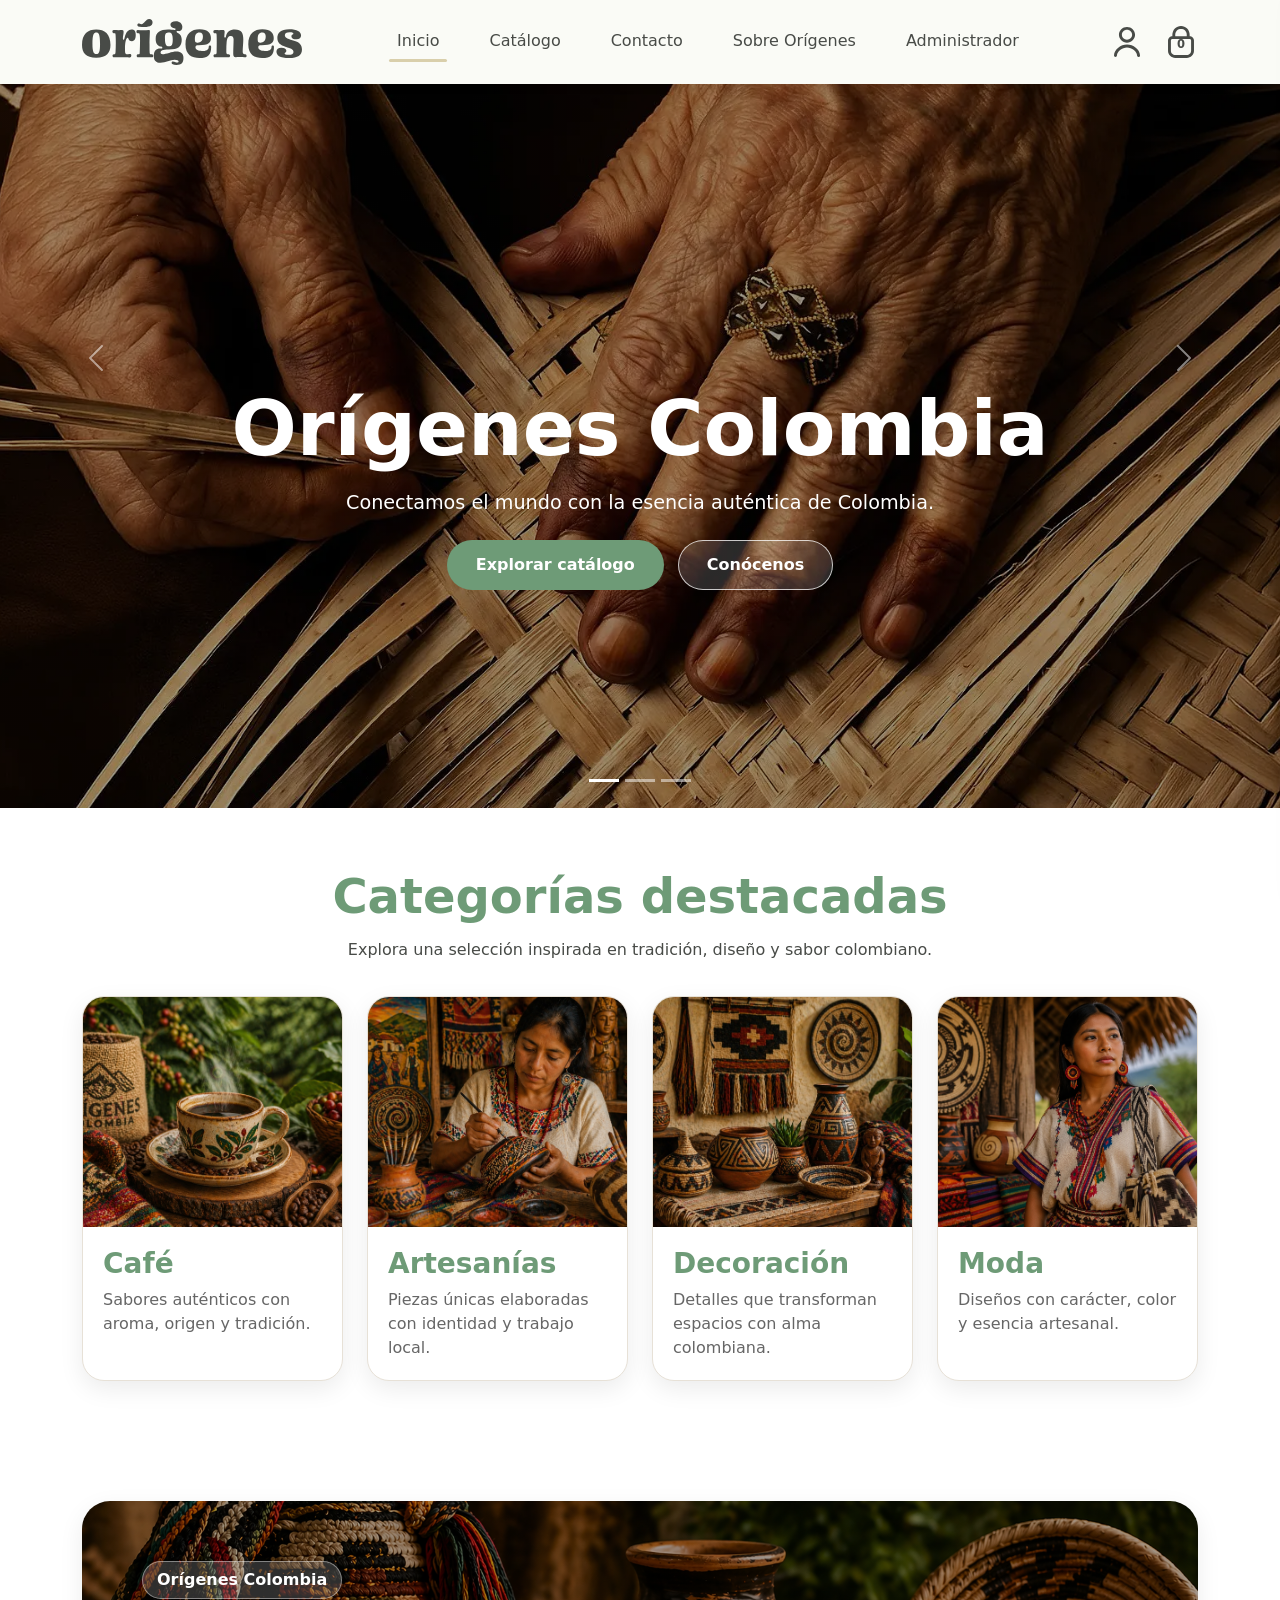
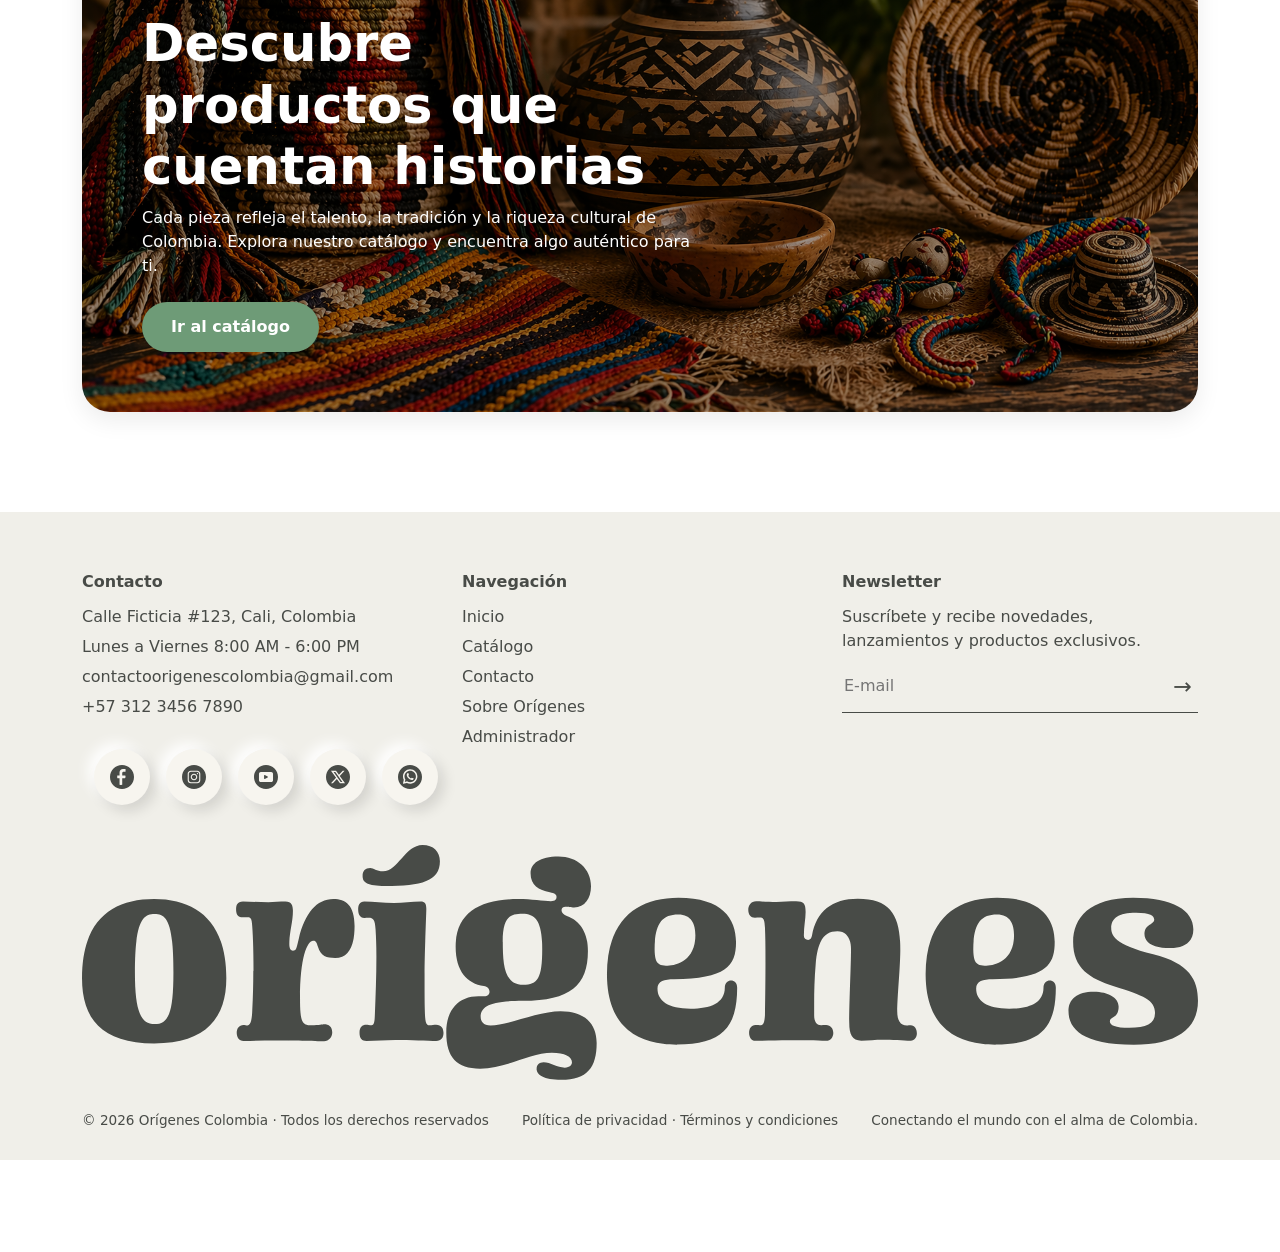
==== commit f577f77d: "Initial commit" ====
--- a/index.html
+++ b/index.html
@@ -42,12 +42,7 @@
 </li>
 </ul>
 <div class="icons">
-<a id="loginLink" class="nav-session-link" href="./HTML/login.html">Iniciar Sesión</a>
-<span id="userGreeting" class="nav-user-greeting" hidden>
-Hola, <span id="userGreetingName"></span>
-</span>
-<button id="logoutBtn" class="nav-logout-btn" type="button" hidden>Cerrar Sesión</button>
-<a aria-label="Perfil" id="profileLink" href="./HTML/registro.html">
+<a aria-label="Perfil" href="./HTML/registro.html">
 <img alt="Usuario" class="nav-icon" src="./IMG/icon-usuario.svg"/>
 </a>
 <button aria-label="Carrito" class="cart-icon-btn" id="cartBtn" type="button">
@@ -257,7 +252,6 @@
 </div>
 </footer>
   <script src="./JS/storage.js"></script>
-  <script src="./JS/navbar.js"></script>
   <script src="./JS/carrito.js"></script>
   <script src="./JS/app.js"></script>
   <script src="https://cdn.jsdelivr.net/npm/bootstrap@5.3.3/dist/js/bootstrap.bundle.min.js"></script>
--- a/CSS/header.css
+++ b/CSS/header.css
@@ -1,4 +1,7 @@
-/* Header / Navbar */
+/* =========================
+   HEADER / NAVBAR CORREGIDO
+   ========================= */
+
 .custom-navbar {
   background-color: #FAFBF6;
   padding: 14px 0;
@@ -14,6 +17,7 @@
 .logo-navbar {
   width: 220px;
   height: auto;
+  display: block;
 }
 
 .custom-navbar .navbar-collapse {
@@ -39,32 +43,41 @@
   display: inline-flex;
   align-items: center;
   justify-content: center;
+
   padding: 8px 0 12px;
   margin: 0;
+
   font-size: 1rem;
   font-weight: 500;
   line-height: 1.2;
-  color: var(--colortextos) !important;
+
+  color: #484B47 !important;
   white-space: nowrap;
+
   transition: color 0.3s ease;
 }
 
 .custom-navbar .nav-link:hover {
-  color: var(--colorhover) !important;
+  color: #B46141 !important;
 }
 
 .custom-navbar .nav-link::after {
   content: "";
   position: absolute;
+
   left: 0;
   right: 0;
   bottom: 0;
+
   width: 100%;
   height: 3px;
+
   background-color: #D9CFAB;
   border-radius: 999px;
+
   transform: scaleX(0);
   transform-origin: center;
+
   transition: transform 0.3s ease;
 }
 
@@ -73,69 +86,17 @@
   transform: scaleX(1);
 }
 
+/* =========================
+   ICONOS
+   ========================= */
+
 .icons {
   display: flex;
   align-items: center;
   justify-content: flex-end;
-  gap: 18px;
+  gap: 22px;
   flex-shrink: 0;
   min-width: 100px;
-}
-
-.nav-session-link {
-  background: #FFFFFF;
-  color: var(--colortextos);
-  border-radius: 999px;
-  padding: 8px 18px;
-  font-weight: 700;
-  font-size: 0.9rem;
-  line-height: 1;
-  white-space: nowrap;
-  box-shadow: 0 8px 20px rgba(0, 0, 0, 0.10);
-  transition: transform 0.3s ease, box-shadow 0.3s ease, color 0.3s ease;
-}
-
-.nav-session-link:hover {
-  color: var(--colorhover);
-  transform: translateY(-2px);
-  box-shadow: 0 12px 26px rgba(0, 0, 0, 0.16);
-}
-
-.nav-user-greeting {
-  color: var(--colortextos);
-  font-weight: 600;
-  font-size: 0.95rem;
-  white-space: nowrap;
-}
-
-/* Neumorfismo en línea con .site-footer .icons a (footer.css) */
-.nav-logout-btn {
-  background: #F7F5EF;
-  color: var(--colortextos);
-  border: none;
-  border-radius: 999px;
-  padding: 8px 18px;
-  font-weight: 700;
-  font-size: 0.88rem;
-  line-height: 1;
-  white-space: nowrap;
-  cursor: pointer;
-  box-shadow:
-    6px 6px 14px rgba(0, 0, 0, 0.12),
-    -6px -6px 14px rgb(255, 255, 255);
-  transition: transform 0.3s ease, color 0.3s ease, box-shadow 0.3s ease;
-}
-
-.nav-logout-btn:hover {
-  color: var(--colorhover);
-  transform: translateY(-2px);
-  box-shadow:
-    10px 10px 20px rgba(0, 0, 0, 0.12),
-    -6px -6px 14px rgb(255, 255, 255);
-}
-
-.nav-logout-btn:focus {
-  outline: none;
 }
 
 .nav-icon {
@@ -150,13 +111,20 @@
   opacity: 0.7;
 }
 
+/* =========================
+   CARRITO
+   ========================= */
+
 .cart-icon-btn {
   position: relative;
+
   width: 34px;
   height: 34px;
+
   display: inline-flex;
   align-items: center;
   justify-content: center;
+
   background: transparent;
   border: none;
   padding: 0;
@@ -169,21 +137,32 @@
 
 .cart-badge {
   position: absolute;
+
   left: 50%;
   top: 58%;
+
   transform: translate(-50%, -50%);
+
   background: transparent;
-  color: var(--colortextos);
+  color: #484B47;
+
   font-size: 0.72rem;
   font-weight: 800;
   line-height: 1;
+
   min-width: 12px;
   height: 12px;
-  display: flex;
-  align-items: center;
-  justify-content: center;
+
+  display: flex;
+  align-items: center;
+  justify-content: center;
+
   pointer-events: none;
 }
+
+/* =========================
+   BOTÓN RESPONSIVE
+   ========================= */
 
 .cart-icon-btn:focus,
 .cart-icon-btn:active,
@@ -204,6 +183,10 @@
   filter: brightness(0);
 }
 
+/* =========================
+   RESPONSIVE
+   ========================= */
+
 @media (max-width: 1200px) {
   .logo-navbar {
     width: 185px;
@@ -238,7 +221,5 @@
     justify-content: center;
     min-width: unset;
     margin-top: 16px;
-    flex-wrap: wrap;
-    row-gap: 12px;
-  }
-}
+  }
+}
--- a/CSS/footer.css
+++ b/CSS/footer.css
@@ -1,17 +1,37 @@
-/* Footer general */
+:root {
+  --colortextos: #484B47;
+  --footerbackground: #F0EFE9;
+  --lightcream: #F7F5EF;
+}
+
 .site-footer {
-  background-color: #F0EFE9;
+  background-color: var(--footerbackground);
   color: var(--colortextos);
   padding-top: 60px;
   margin-top: 40px;
 }
 
 .site-footer p,
-.site-footer b,
-.site-footer strong,
 .site-footer li,
-.site-footer a {
+.site-footer a,
+.site-footer h6 {
   color: var(--colortextos);
+}
+
+.site-footer h6 {
+  font-size: 1rem;
+  font-weight: 800;
+  margin-bottom: 14px;
+}
+
+.footer-list {
+  list-style: none;
+  padding-left: 0;
+  margin: 0;
+}
+
+.footer-list li {
+  margin-bottom: 6px;
 }
 
 .site-footer a {
@@ -23,109 +43,62 @@
   opacity: 0.6;
 }
 
-.site-footer h6 {
-  font-weight: 700;
-  font-size: 1rem;
-  margin-bottom: 12px;
-  color: var(--colortextos);
-}
-
-.site-footer .footer-list {
-  list-style: none;
-  padding-left: 0;
-  margin: 0;
-}
-
 .site-footer .icons {
   display: flex;
   gap: 16px;
-  margin-top: 40px;
+  margin-top: 30px;
 }
 
 .site-footer .icons a {
+  width: 56px;
+  height: 56px;
+  border-radius: 50%;
+  background: var(--lightcream);
   display: flex;
   align-items: center;
   justify-content: center;
-  width: 58px;
-  height: 58px;
-  border-radius: 30px;
-  background: #F7F5EF;
   box-shadow:
     6px 6px 14px rgba(0, 0, 0, 0.12),
-    -6px -6px 14px rgb(255, 255, 255);
-  transition: transform 0.3s ease, box-shadow 0.3s ease, background 0.3s ease;
+    -6px -6px 14px #FFFFFF;
+  transition: transform 0.3s ease;
 }
 
 .site-footer .icons a:hover {
-  transform: translateY(-6px) scale(1.05);
-  box-shadow:
-    10px 10px 20px rgba(0, 0, 0, 0.12),
-    -6px -6px 14px rgb(255, 255, 255);
+  transform: translateY(-5px);
 }
 
 .site-footer .icons img {
   width: 24px;
   height: 24px;
-  object-fit: contain;
 }
 
-.site-footer .footer-content .col-md-4:nth-child(2) {
+.newsletter {
   display: flex;
-  flex-direction: column;
   align-items: center;
+  border-bottom: 1px solid var(--colortextos);
+  padding-bottom: 8px;
 }
 
-.site-footer .footer-content .col-md-4:nth-child(2) .footer-title,
-.site-footer .footer-content .col-md-4:nth-child(2) .footer-list {
-  text-align: left;
+.newsletter input {
+  border: none;
+  background: transparent;
   width: 100%;
-  max-width: 140px;
+  outline: none;
+  color: var(--colortextos);
 }
 
-.site-footer .newsletter {
-  display: flex;
-  align-items: center;
-  border-bottom: 1.5px solid var(--colortextos);
-  padding-bottom: 6px;
+.newsletter button {
+  border: none;
+  background: transparent;
+  font-size: 1.4rem;
+  color: var(--colortextos);
 }
 
-.site-footer .newsletter input {
-  width: 100%;
-  border: none;
-  border-radius: 0;
-  background-color: transparent;
-  color: var(--colortextos);
-  font-size: 0.95rem;
-  padding: 4px 0;
-  box-shadow: none;
-  outline: none;
+.footer-logo-wrapper {
+  padding-top: 40px;
 }
 
-.site-footer .newsletter input::placeholder {
-  color: var(--colortextos);
-  opacity: 0.6;
-}
-
-.site-footer .newsletter button {
-  margin-left: 10px;
-  cursor: pointer;
-  color: var(--colortextos);
-  background: transparent;
-  border: none;
-  font-size: 1.3rem;
-  transition: transform 0.3s ease, opacity 0.3s ease;
-}
-
-.site-footer .newsletter button:hover {
-  transform: translateY(-4px);
-  opacity: 0.6;
-}
-
-.site-footer .footer-logo-wrapper {
-  padding: 40px 0 0;
-}
-
-.site-footer .footer-logo-wrapper img {
+.footer-logo {
   width: 100%;
   height: auto;
 }
@@ -133,42 +106,26 @@
 .footer-bottom {
   display: flex;
   justify-content: space-between;
-  align-items: center;
   flex-wrap: wrap;
-  gap: 8px;
-  padding: 32px 0 24px;
-  font-size: 0.8rem;
-  margin-top: 8px;
+  gap: 10px;
+  padding: 30px 0;
+  font-size: 0.85rem;
 }
 
 .footer-bottom p {
   margin: 0;
 }
 
-.site-footer li,
-.site-footer p,
-.site-footer a {
-  overflow-wrap: anywhere;
-}
-
 @media (max-width: 991px) {
-  .site-footer .footer-content > div {
-    width: 100%;
-    max-width: 100%;
-    margin-bottom: 32px;
-  }
-
-  .site-footer .row > div {
+  .site-footer {
     text-align: center;
   }
 
   .site-footer .icons {
     justify-content: center;
-    margin-top: 24px;
-    padding-bottom: 8px;
   }
 
-  .site-footer .newsletter {
+  .newsletter {
     max-width: 420px;
     margin: 0 auto;
   }
@@ -176,14 +133,5 @@
   .footer-bottom {
     flex-direction: column;
     text-align: center;
-    align-items: center;
-  }
-
-  .site-footer .footer-content .col-md-4:nth-child(2),
-  .site-footer .footer-content .col-md-4:nth-child(2) .footer-title,
-  .site-footer .footer-content .col-md-4:nth-child(2) .footer-list {
-    align-items: center;
-    text-align: center;
-    max-width: 100%;
   }
 }
--- a/CSS/index.css
+++ b/CSS/index.css
@@ -1,177 +1,120 @@
-/* =========================
-   INDEX / HOME
-   ========================= */
+:root {
+  --colortextos: #484B47;
+  --colorhover: #B46141;
+  --navbackground: #6E9B77;
+  --textoblanco: #FFFFFF;
+  --cardbg: #FFFFFF;
+  --bordercolor: #E7E1D7;
+  --shadowsoft: 0 8px 24px rgba(0, 0, 0, 0.08);
+}
+
+#bannerOrigenes {
+  margin-top: -92px;
+}
+
+.banner-img {
+  height: 100vh;
+  min-height: 560px;
+  object-fit: cover;
+}
 
 .carousel-item {
   position: relative;
-  overflow: hidden;
-}
-
-.banner-img {
-  display: block;
-  width: 100%;
-  height: 640px;
-  object-fit: cover;
-  object-position: center;
 }
 
 .hero-overlay {
   position: absolute;
   inset: 0;
-  background: linear-gradient(
-    rgba(0, 0, 0, 0.44),
-    rgba(0, 0, 0, 0.30)
-  );
+  background: linear-gradient(rgba(0, 0, 0, 0.38), rgba(0, 0, 0, 0.38));
   z-index: 1;
 }
 
-.carousel-caption.hero-content {
+.hero-content {
   z-index: 2;
-  bottom: 24%;
+  bottom: 22%;
 }
 
 .hero-content h1 {
-  color: #ffffff;
-  font-size: clamp(2.7rem, 6vw, 5rem);
+  color: var(--textoblanco);
+  font-size: clamp(2.8rem, 6vw, 5.2rem);
   font-weight: 800;
   margin-bottom: 14px;
 }
 
 .hero-content p {
-  color: #ffffff;
-  font-size: 1.15rem;
-  max-width: 760px;
-  margin: 0 auto 22px;
-}
-
-/* =========================
-   BOTONES HERO
-   ========================= */
+  color: var(--textoblanco);
+  font-size: 1.2rem;
+  margin-bottom: 22px;
+}
 
 .hero-actions {
   display: flex;
+  gap: 14px;
   justify-content: center;
-  gap: 14px;
   flex-wrap: wrap;
 }
 
-.hero-btn-primary {
-  background-color: #ffffff;
-  color: #6E9B77 !important;
-  border: none;
+.hero-btn-primary,
+.hero-btn-secondary,
+.cta-btn {
   border-radius: 999px;
-  padding: 14px 32px;
-  min-width: 210px;
-  font-weight: 800;
-  font-size: 1rem;
+  padding: 12px 28px;
+  font-weight: 700;
+  transition: all 0.3s ease;
+}
+
+.hero-btn-primary,
+.cta-btn {
+  background-color: var(--navbackground);
+  color: var(--textoblanco);
+}
+
+.hero-btn-primary:hover,
+.cta-btn:hover {
+  background-color: var(--colorhover);
+  color: var(--textoblanco);
+  transform: translateY(-2px);
+}
+
+.hero-btn-secondary {
+  background: rgba(255, 255, 255, 0.16);
+  border: 1px solid rgba(255, 255, 255, 0.75);
+  color: var(--textoblanco);
+}
+
+.hero-btn-secondary:hover {
+  background: var(--textoblanco);
+  color: var(--colortextos);
+}
+
+.categories-section,
+.cta-section {
+  padding: 60px 0;
+}
+
+.section-heading {
+  max-width: 920px;
+  margin: 0 auto 34px;
   text-align: center;
-  box-shadow: 0 8px 20px rgba(0, 0, 0, 0.16);
-  transition:
-    background-color 0.3s ease,
-    color 0.3s ease,
-    transform 0.3s ease,
-    box-shadow 0.3s ease;
-}
-
-.hero-btn-primary:hover {
-  background-color: #6E9B77;
-  color: #ffffff !important;
-  transform: translateY(-2px);
-  box-shadow: 0 12px 26px rgba(0, 0, 0, 0.22);
-}
-
-.hero-btn-secondary {
-  background-color: rgba(255, 255, 255, 0.14);
-  color: #ffffff !important;
-  border: 1px solid rgba(255, 255, 255, 0.45);
-  border-radius: 999px;
-  padding: 14px 32px;
-  min-width: 170px;
-  font-weight: 800;
-  font-size: 1rem;
-  text-align: center;
-  backdrop-filter: blur(4px);
-  transition:
-    background-color 0.3s ease,
-    color 0.3s ease,
-    transform 0.3s ease,
-    border-color 0.3s ease;
-}
-
-.hero-btn-secondary:hover {
-  background-color: rgba(255, 255, 255, 0.24);
-  color: #ffffff !important;
-  border-color: rgba(255, 255, 255, 0.75);
-  transform: translateY(-2px);
-}
-
-/* =========================
-   CARRUSEL
-   ========================= */
-
-.carousel,
-.carousel-inner,
-.carousel-item {
-  margin-bottom: 0 !important;
-  padding-bottom: 0 !important;
-}
-
-.carousel-control-prev,
-.carousel-control-next {
-  z-index: 3;
-}
-
-.carousel-indicators {
-  z-index: 3;
-}
-
-.carousel-indicators [data-bs-target] {
-  width: 34px;
-  height: 3px;
-  border-radius: 999px;
-}
-
-/* =========================
-   CATEGORÍAS
-   ========================= */
-
-.categories-section {
-  padding: 44px 0 60px;
-  background-color: var(--backgroundcolor);
-}
-
-.section-heading {
-  margin-bottom: 26px;
 }
 
 .section-title {
-  background: linear-gradient(
-    135deg,
-    #2C2A28 0%,
-    #5A4C42 45%,
-    #8A735F 100%
-  );
-  -webkit-background-clip: text;
-  -webkit-text-fill-color: transparent;
-  background-clip: text;
-
-  font-size: clamp(2.2rem, 3vw, 3rem);
-  font-weight: 800;
-  margin-bottom: 10px;
+  color: var(--navbackground);
+  font-size: clamp(2rem, 4vw, 3rem);
+  font-weight: 800;
+  margin-bottom: 12px;
 }
 
 .section-subtitle {
-  max-width: 820px;
+  max-width: 760px;
   margin: 0 auto;
-  font-size: 1rem;
-  line-height: 1.65;
   color: var(--colortextos);
 }
 
 .categories-grid {
   display: grid;
-  grid-template-columns: repeat(4, minmax(0, 1fr));
-  gap: 22px;
+  grid-template-columns: repeat(4, 1fr);
+  gap: 24px;
 }
 
 .category-card {
@@ -180,214 +123,116 @@
   border-radius: 22px;
   overflow: hidden;
   box-shadow: var(--shadowsoft);
-  transition:
-    transform 0.3s ease,
-    box-shadow 0.3s ease;
+  transition: all 0.3s ease;
 }
 
 .category-card:hover {
   transform: translateY(-6px);
-  box-shadow: 0 14px 24px rgba(0, 0, 0, 0.12);
-}
-
-.category-image-wrapper {
-  height: 220px;
-  overflow: hidden;
+  box-shadow: 0 14px 28px rgba(0, 0, 0, 0.12);
 }
 
 .category-image {
   width: 100%;
-  height: 100%;
+  height: 230px;
   object-fit: cover;
-  object-position: center;
 }
 
 .category-content {
-  padding: 18px 18px 20px;
-  text-align: center;
+  padding: 20px;
 }
 
 .category-content h3 {
   color: var(--navbackground);
-  font-size: 1.3rem;
   font-weight: 800;
   margin-bottom: 8px;
 }
 
 .category-content p {
-  font-size: 0.95rem;
-  line-height: 1.55;
-  margin-bottom: 0;
-  color: var(--colortextos);
-}
-
-/* =========================
-   CTA
-   ========================= */
-
-.cta-section {
-  padding: 0 0 60px;
-  background-color: var(--backgroundcolor);
+  color: #666666;
+  margin: 0;
 }
 
 .cta-box {
+  border-radius: 28px;
+  overflow: hidden;
+  min-height: 380px;
+  box-shadow: var(--shadowsoft);
+}
+
+.cta-background {
   background:
-    linear-gradient(
-      rgba(0, 0, 0, 0.32),
-      rgba(0, 0, 0, 0.32)
-    ),
+    linear-gradient(rgba(0, 0, 0, 0.34), rgba(0, 0, 0, 0.34)),
     url("../IMG/hero-artesanal-colombia.jpg");
-
-  background-position: center center;
   background-size: cover;
-  background-repeat: no-repeat;
-
-  border: 1px solid var(--bordercolor);
-  border-radius: 28px;
-  padding: 44px 36px;
-  box-shadow: var(--shadowsoft);
-
-  min-height: 310px;
-
-  display: flex;
-  align-items: center;
+  background-position: center;
 }
 
 .cta-text-overlay {
-  max-width: 760px;
+  max-width: 680px;
+  padding: 60px;
 }
 
 .cta-label {
   display: inline-block;
-  margin-bottom: 12px;
-  padding: 7px 14px;
+  background: rgba(255, 255, 255, 0.18);
+  color: var(--textoblanco);
+  border: 1px solid rgba(255, 255, 255, 0.4);
   border-radius: 999px;
-
-  background: linear-gradient(
-    135deg,
-    #2C2A28 0%,
-    #4B4138 45%,
-    #6B5B4D 100%
-  );
-
-  color: #ffffff;
-  font-size: 0.85rem;
-  font-weight: 800;
-  letter-spacing: 0.3px;
-}
-
-.cta-text-overlay h2,
-.cta-text h2 {
-  color: #ffffff;
-  font-size: clamp(2rem, 4vw, 3.2rem);
-  font-weight: 800;
-  margin-bottom: 12px;
-}
-
-.cta-text-overlay p,
-.cta-text p {
-  color: #ffffff;
-  margin: 0;
-  line-height: 1.65;
-  max-width: 720px;
-}
-
-.cta-action {
-  margin-top: 24px;
-}
-
-.cta-btn {
-  background-color: #ffffff;
-  color: #6E9B77 !important;
-  border: none;
-  border-radius: 999px;
-  padding: 14px 32px;
-  min-width: 180px;
-  font-weight: 800;
-  font-size: 1rem;
-  text-align: center;
-  box-shadow: 0 8px 20px rgba(0, 0, 0, 0.16);
-  transition:
-    background-color 0.3s ease,
-    color 0.3s ease,
-    transform 0.3s ease,
-    box-shadow 0.3s ease;
-}
-
-.cta-btn:hover {
-  background-color: #6E9B77;
-  color: #ffffff !important;
-  transform: translateY(-2px);
-  box-shadow: 0 12px 26px rgba(0, 0, 0, 0.22);
-}
-
-/* =========================
-   RESPONSIVE
-   ========================= */
+  padding: 6px 14px;
+  font-weight: 700;
+  margin-bottom: 14px;
+}
+
+.cta-text-overlay h2 {
+  color: var(--textoblanco);
+  font-size: clamp(2rem, 4vw, 3.4rem);
+  font-weight: 800;
+}
+
+.cta-text-overlay p {
+  color: var(--textoblanco);
+}
+
+@media (max-width: 1199px) {
+  .categories-grid {
+    grid-template-columns: repeat(2, 1fr);
+  }
+}
 
 @media (max-width: 991px) {
+  #bannerOrigenes {
+    margin-top: -82px;
+  }
+
   .banner-img {
-    height: 540px;
-  }
-
-  .carousel-caption.hero-content {
-    bottom: 18%;
-  }
-
-  .categories-grid {
-    grid-template-columns: repeat(2, minmax(0, 1fr));
-  }
-
-  .cta-box {
-    min-height: 280px;
-    padding: 36px 28px;
+    height: 620px;
+    min-height: 620px;
   }
 }
 
 @media (max-width: 767px) {
+  #bannerOrigenes {
+    margin-top: -76px;
+  }
+
   .banner-img {
-    height: 430px;
-  }
-
-  .carousel-caption.hero-content {
-    bottom: 12%;
+    height: 560px;
+    min-height: 560px;
+  }
+
+  .hero-content {
+    bottom: 14%;
   }
 
   .hero-content h1 {
     font-size: 2.4rem;
   }
 
-  .hero-content p {
-    font-size: 1rem;
-    padding: 0 10px;
-  }
-
-  .hero-actions {
-    gap: 10px;
-  }
-
-  .hero-btn-primary,
-  .hero-btn-secondary,
-  .cta-btn {
-    width: 100%;
-    min-width: unset;
-  }
-
-  .section-title {
-    font-size: 2rem;
-  }
-
   .categories-grid {
     grid-template-columns: 1fr;
   }
 
-  .cta-box {
-    min-height: 260px;
-    padding: 28px 20px;
-    text-align: center;
-  }
-
   .cta-text-overlay {
-    margin: 0 auto;
-  }
-}+    padding: 34px 22px;
+  }
+}
--- a/CSS/carrito-global.css
+++ b/CSS/carrito-global.css
@@ -1,7 +1,16 @@
+:root {
+  --colortextos: #484B47;
+  --colorhover: #B46141;
+  --navbackground: #6E9B77;
+  --textoblanco: #FFFFFF;
+  --cardbg: #FFFFFF;
+  --bordercolor: #E7E1D7;
+}
+
 .cart-overlay {
   position: fixed;
   inset: 0;
-  background: rgba(0, 0, 0, 0.35);
+  background: rgba(0, 0, 0, 0.25);
   opacity: 0;
   pointer-events: none;
   transition: opacity 0.3s ease;
@@ -20,13 +29,12 @@
   width: 390px;
   max-width: 100%;
   height: 100vh;
-  background: #ffffff;
-  box-shadow: -10px 0 25px rgba(0, 0, 0, 0.18);
+  background: var(--cardbg);
   z-index: 9999;
   transition: right 0.3s ease;
   display: flex;
   flex-direction: column;
-  overflow: hidden;
+  box-shadow: -10px 0 25px rgba(0, 0, 0, 0.12);
 }
 
 .cart-drawer.open {
@@ -34,42 +42,37 @@
 }
 
 .cart-header {
-  padding: 18px 20px;
+  padding: 20px;
   border-bottom: 1px solid var(--bordercolor);
   display: flex;
+  justify-content: space-between;
   align-items: center;
-  justify-content: space-between;
-  background: #ffffff;
-  flex-shrink: 0;
 }
 
 .cart-header h3 {
+  color: var(--navbackground);
+  font-weight: 800;
   margin: 0;
-  color: #2C2A28;
-  font-weight: 800;
 }
 
 .cart-close-btn {
   border: none;
   background: transparent;
   font-size: 2rem;
-  line-height: 1;
   color: var(--colortextos);
-  cursor: pointer;
 }
 
 .cart-items {
   flex: 1;
-  overflow-y: auto;
-  padding: 18px 20px;
-  background: #ffffff;
+  overflow: auto;
+  padding: 20px;
 }
 
 .cart-item {
   display: flex;
   gap: 12px;
+  margin-bottom: 14px;
   padding-bottom: 14px;
-  margin-bottom: 14px;
   border-bottom: 1px solid var(--bordercolor);
 }
 
@@ -78,66 +81,21 @@
   height: 78px;
   border-radius: 14px;
   object-fit: cover;
-  flex-shrink: 0;
-}
-
-.cart-item-info {
-  flex: 1;
 }
 
 .cart-item-title {
-  font-size: 0.98rem;
   font-weight: 800;
-  margin-bottom: 6px;
   color: #202020;
 }
 
-.cart-item-meta,
-.cart-item-subtotal {
-  font-size: 0.88rem;
-  margin-bottom: 4px;
-  color: #666666;
-}
-
-.cart-item-actions {
-  display: flex;
-  gap: 8px;
-  margin-top: 8px;
-  flex-wrap: wrap;
-}
-
-.btn-qty,
-.btn-remove {
-  border: none;
-  border-radius: 999px;
-  padding: 7px 12px;
-  font-size: 0.8rem;
-  font-weight: 800;
-  cursor: pointer;
-}
-
-.btn-qty {
-  background: rgba(110, 155, 119, 0.12);
-  color: #2C2A28;
-}
-
-.btn-remove {
-  background: rgba(176, 58, 46, 0.12);
-  color: #2C2A28;
-}
-
 .cart-footer {
+  padding: 20px;
   border-top: 1px solid var(--bordercolor);
-  padding: 18px 20px;
-  background: #ffffff;
-  flex-shrink: 0;
 }
 
 .cart-total {
-  font-size: 1.12rem;
+  color: var(--navbackground);
   font-weight: 800;
-  color: #2C2A28;
-  margin-bottom: 12px;
 }
 
 .cart-footer-actions {
@@ -146,23 +104,26 @@
   gap: 10px;
 }
 
-.btn-cart-primary,
-.btn-cart-secondary {
+.btn-cart-primary {
   border: none;
+  background: var(--navbackground);
+  color: var(--textoblanco);
   border-radius: 999px;
-  padding: 12px 16px;
-  font-weight: 800;
-  cursor: pointer;
+  padding: 12px 24px;
+  font-weight: 700;
 }
 
-.btn-cart-primary {
-  background: var(--navbackground);
-  color: #ffffff;
+.btn-cart-primary:hover {
+  background: var(--colorhover);
 }
 
 .btn-cart-secondary {
+  border: none;
   background: rgba(110, 155, 119, 0.12);
   color: var(--navbackground);
+  border-radius: 999px;
+  padding: 12px 24px;
+  font-weight: 700;
 }
 
 @media (max-width: 767px) {
@@ -171,7 +132,7 @@
     right: -100%;
   }
 
-  .cart-drawer.open {
-    right: 0;
+  .cart-footer-actions {
+    grid-template-columns: 1fr;
   }
-}+}
--- a/CSS/estilo-final.css
+++ b/CSS/estilo-final.css
@@ -0,0 +1 @@
+/* Archivo intencionalmente limpio para evitar pisar estilos. */
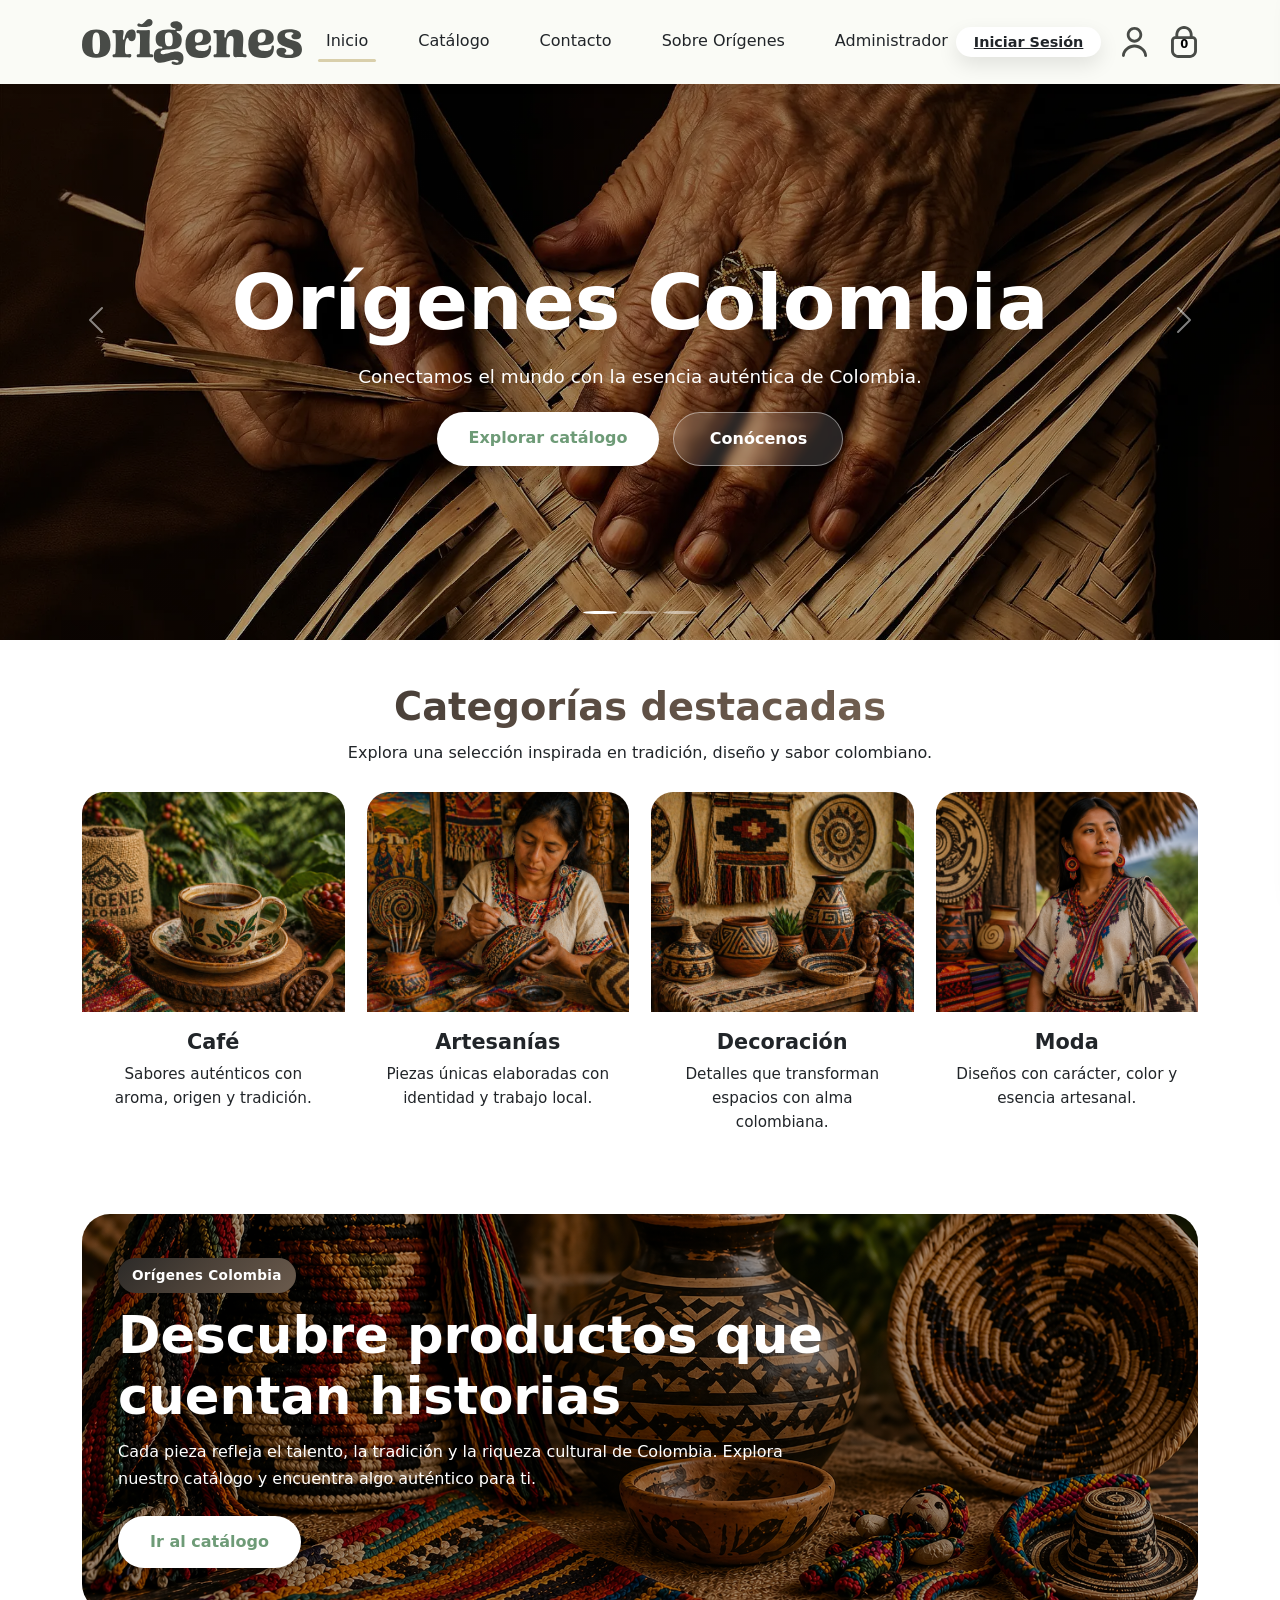
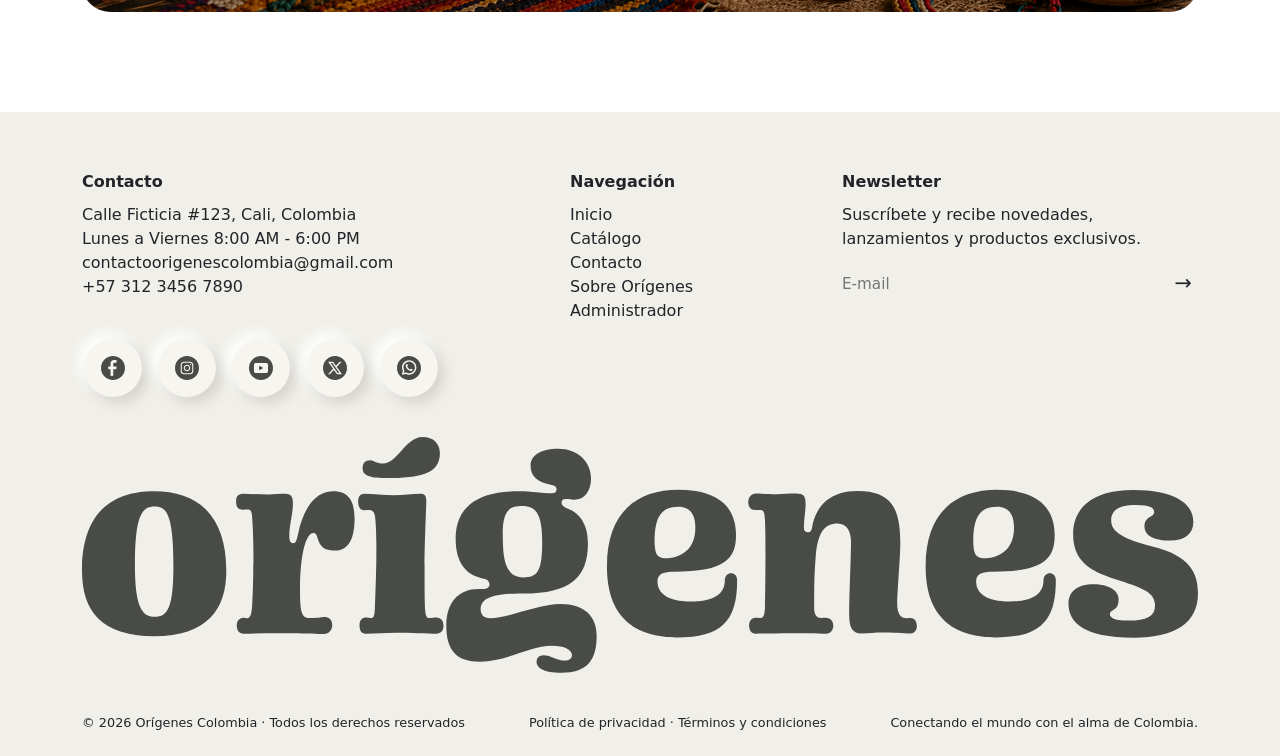
==== commit 111e4a45: "Fix: Restaurar estado definitivo a Tarea 12 (Recupera botón de login)" ====
--- a/index.html
+++ b/index.html
@@ -42,7 +42,12 @@
 </li>
 </ul>
 <div class="icons">
-<a aria-label="Perfil" href="./HTML/registro.html">
+<a id="loginLink" class="nav-session-link" href="./HTML/login.html">Iniciar Sesión</a>
+<span id="userGreeting" class="nav-user-greeting" hidden>
+Hola, <span id="userGreetingName"></span>
+</span>
+<button id="logoutBtn" class="nav-logout-btn" type="button" hidden>Cerrar Sesión</button>
+<a aria-label="Perfil" id="profileLink" href="./HTML/registro.html">
 <img alt="Usuario" class="nav-icon" src="./IMG/icon-usuario.svg"/>
 </a>
 <button aria-label="Carrito" class="cart-icon-btn" id="cartBtn" type="button">
@@ -252,6 +257,7 @@
 </div>
 </footer>
   <script src="./JS/storage.js"></script>
+  <script src="./JS/navbar.js"></script>
   <script src="./JS/carrito.js"></script>
   <script src="./JS/app.js"></script>
   <script src="https://cdn.jsdelivr.net/npm/bootstrap@5.3.3/dist/js/bootstrap.bundle.min.js"></script>
--- a/CSS/header.css
+++ b/CSS/header.css
@@ -1,7 +1,4 @@
-/* =========================
-   HEADER / NAVBAR CORREGIDO
-   ========================= */
-
+/* Header / Navbar */
 .custom-navbar {
   background-color: #FAFBF6;
   padding: 14px 0;
@@ -17,7 +14,6 @@
 .logo-navbar {
   width: 220px;
   height: auto;
-  display: block;
 }
 
 .custom-navbar .navbar-collapse {
@@ -43,41 +39,32 @@
   display: inline-flex;
   align-items: center;
   justify-content: center;
-
   padding: 8px 0 12px;
   margin: 0;
-
   font-size: 1rem;
   font-weight: 500;
   line-height: 1.2;
-
-  color: #484B47 !important;
-  white-space: nowrap;
-
+  color: var(--colortextos) !important;
+  white-space: nowrap;
   transition: color 0.3s ease;
 }
 
 .custom-navbar .nav-link:hover {
-  color: #B46141 !important;
+  color: var(--colorhover) !important;
 }
 
 .custom-navbar .nav-link::after {
   content: "";
   position: absolute;
-
   left: 0;
   right: 0;
   bottom: 0;
-
   width: 100%;
   height: 3px;
-
   background-color: #D9CFAB;
   border-radius: 999px;
-
   transform: scaleX(0);
   transform-origin: center;
-
   transition: transform 0.3s ease;
 }
 
@@ -86,17 +73,69 @@
   transform: scaleX(1);
 }
 
-/* =========================
-   ICONOS
-   ========================= */
-
 .icons {
   display: flex;
   align-items: center;
   justify-content: flex-end;
-  gap: 22px;
+  gap: 18px;
   flex-shrink: 0;
   min-width: 100px;
+}
+
+.nav-session-link {
+  background: #FFFFFF;
+  color: var(--colortextos);
+  border-radius: 999px;
+  padding: 8px 18px;
+  font-weight: 700;
+  font-size: 0.9rem;
+  line-height: 1;
+  white-space: nowrap;
+  box-shadow: 0 8px 20px rgba(0, 0, 0, 0.10);
+  transition: transform 0.3s ease, box-shadow 0.3s ease, color 0.3s ease;
+}
+
+.nav-session-link:hover {
+  color: var(--colorhover);
+  transform: translateY(-2px);
+  box-shadow: 0 12px 26px rgba(0, 0, 0, 0.16);
+}
+
+.nav-user-greeting {
+  color: var(--colortextos);
+  font-weight: 600;
+  font-size: 0.95rem;
+  white-space: nowrap;
+}
+
+/* Neumorfismo en línea con .site-footer .icons a (footer.css) */
+.nav-logout-btn {
+  background: #F7F5EF;
+  color: var(--colortextos);
+  border: none;
+  border-radius: 999px;
+  padding: 8px 18px;
+  font-weight: 700;
+  font-size: 0.88rem;
+  line-height: 1;
+  white-space: nowrap;
+  cursor: pointer;
+  box-shadow:
+    6px 6px 14px rgba(0, 0, 0, 0.12),
+    -6px -6px 14px rgb(255, 255, 255);
+  transition: transform 0.3s ease, color 0.3s ease, box-shadow 0.3s ease;
+}
+
+.nav-logout-btn:hover {
+  color: var(--colorhover);
+  transform: translateY(-2px);
+  box-shadow:
+    10px 10px 20px rgba(0, 0, 0, 0.12),
+    -6px -6px 14px rgb(255, 255, 255);
+}
+
+.nav-logout-btn:focus {
+  outline: none;
 }
 
 .nav-icon {
@@ -111,20 +150,13 @@
   opacity: 0.7;
 }
 
-/* =========================
-   CARRITO
-   ========================= */
-
 .cart-icon-btn {
   position: relative;
-
   width: 34px;
   height: 34px;
-
   display: inline-flex;
   align-items: center;
   justify-content: center;
-
   background: transparent;
   border: none;
   padding: 0;
@@ -137,32 +169,21 @@
 
 .cart-badge {
   position: absolute;
-
   left: 50%;
   top: 58%;
-
   transform: translate(-50%, -50%);
-
   background: transparent;
-  color: #484B47;
-
+  color: var(--colortextos);
   font-size: 0.72rem;
   font-weight: 800;
   line-height: 1;
-
   min-width: 12px;
   height: 12px;
-
-  display: flex;
-  align-items: center;
-  justify-content: center;
-
+  display: flex;
+  align-items: center;
+  justify-content: center;
   pointer-events: none;
 }
-
-/* =========================
-   BOTÓN RESPONSIVE
-   ========================= */
 
 .cart-icon-btn:focus,
 .cart-icon-btn:active,
@@ -183,10 +204,6 @@
   filter: brightness(0);
 }
 
-/* =========================
-   RESPONSIVE
-   ========================= */
-
 @media (max-width: 1200px) {
   .logo-navbar {
     width: 185px;
@@ -221,5 +238,7 @@
     justify-content: center;
     min-width: unset;
     margin-top: 16px;
-  }
-}
+    flex-wrap: wrap;
+    row-gap: 12px;
+  }
+}
--- a/CSS/footer.css
+++ b/CSS/footer.css
@@ -1,37 +1,17 @@
-:root {
-  --colortextos: #484B47;
-  --footerbackground: #F0EFE9;
-  --lightcream: #F7F5EF;
-}
-
+/* Footer general */
 .site-footer {
-  background-color: var(--footerbackground);
+  background-color: #F0EFE9;
   color: var(--colortextos);
   padding-top: 60px;
   margin-top: 40px;
 }
 
 .site-footer p,
+.site-footer b,
+.site-footer strong,
 .site-footer li,
-.site-footer a,
-.site-footer h6 {
+.site-footer a {
   color: var(--colortextos);
-}
-
-.site-footer h6 {
-  font-size: 1rem;
-  font-weight: 800;
-  margin-bottom: 14px;
-}
-
-.footer-list {
-  list-style: none;
-  padding-left: 0;
-  margin: 0;
-}
-
-.footer-list li {
-  margin-bottom: 6px;
 }
 
 .site-footer a {
@@ -43,62 +23,109 @@
   opacity: 0.6;
 }
 
+.site-footer h6 {
+  font-weight: 700;
+  font-size: 1rem;
+  margin-bottom: 12px;
+  color: var(--colortextos);
+}
+
+.site-footer .footer-list {
+  list-style: none;
+  padding-left: 0;
+  margin: 0;
+}
+
 .site-footer .icons {
   display: flex;
   gap: 16px;
-  margin-top: 30px;
+  margin-top: 40px;
 }
 
 .site-footer .icons a {
-  width: 56px;
-  height: 56px;
-  border-radius: 50%;
-  background: var(--lightcream);
   display: flex;
   align-items: center;
   justify-content: center;
+  width: 58px;
+  height: 58px;
+  border-radius: 30px;
+  background: #F7F5EF;
   box-shadow:
     6px 6px 14px rgba(0, 0, 0, 0.12),
-    -6px -6px 14px #FFFFFF;
-  transition: transform 0.3s ease;
+    -6px -6px 14px rgb(255, 255, 255);
+  transition: transform 0.3s ease, box-shadow 0.3s ease, background 0.3s ease;
 }
 
 .site-footer .icons a:hover {
-  transform: translateY(-5px);
+  transform: translateY(-6px) scale(1.05);
+  box-shadow:
+    10px 10px 20px rgba(0, 0, 0, 0.12),
+    -6px -6px 14px rgb(255, 255, 255);
 }
 
 .site-footer .icons img {
   width: 24px;
   height: 24px;
+  object-fit: contain;
 }
 
-.newsletter {
+.site-footer .footer-content .col-md-4:nth-child(2) {
+  display: flex;
+  flex-direction: column;
+  align-items: center;
+}
+
+.site-footer .footer-content .col-md-4:nth-child(2) .footer-title,
+.site-footer .footer-content .col-md-4:nth-child(2) .footer-list {
+  text-align: left;
+  width: 100%;
+  max-width: 140px;
+}
+
+.site-footer .newsletter {
   display: flex;
   align-items: center;
-  border-bottom: 1px solid var(--colortextos);
-  padding-bottom: 8px;
+  border-bottom: 1.5px solid var(--colortextos);
+  padding-bottom: 6px;
 }
 
-.newsletter input {
+.site-footer .newsletter input {
+  width: 100%;
   border: none;
-  background: transparent;
-  width: 100%;
+  border-radius: 0;
+  background-color: transparent;
+  color: var(--colortextos);
+  font-size: 0.95rem;
+  padding: 4px 0;
+  box-shadow: none;
   outline: none;
-  color: var(--colortextos);
 }
 
-.newsletter button {
-  border: none;
-  background: transparent;
-  font-size: 1.4rem;
+.site-footer .newsletter input::placeholder {
   color: var(--colortextos);
+  opacity: 0.6;
 }
 
-.footer-logo-wrapper {
-  padding-top: 40px;
+.site-footer .newsletter button {
+  margin-left: 10px;
+  cursor: pointer;
+  color: var(--colortextos);
+  background: transparent;
+  border: none;
+  font-size: 1.3rem;
+  transition: transform 0.3s ease, opacity 0.3s ease;
 }
 
-.footer-logo {
+.site-footer .newsletter button:hover {
+  transform: translateY(-4px);
+  opacity: 0.6;
+}
+
+.site-footer .footer-logo-wrapper {
+  padding: 40px 0 0;
+}
+
+.site-footer .footer-logo-wrapper img {
   width: 100%;
   height: auto;
 }
@@ -106,26 +133,42 @@
 .footer-bottom {
   display: flex;
   justify-content: space-between;
+  align-items: center;
   flex-wrap: wrap;
-  gap: 10px;
-  padding: 30px 0;
-  font-size: 0.85rem;
+  gap: 8px;
+  padding: 32px 0 24px;
+  font-size: 0.8rem;
+  margin-top: 8px;
 }
 
 .footer-bottom p {
   margin: 0;
 }
 
+.site-footer li,
+.site-footer p,
+.site-footer a {
+  overflow-wrap: anywhere;
+}
+
 @media (max-width: 991px) {
-  .site-footer {
+  .site-footer .footer-content > div {
+    width: 100%;
+    max-width: 100%;
+    margin-bottom: 32px;
+  }
+
+  .site-footer .row > div {
     text-align: center;
   }
 
   .site-footer .icons {
     justify-content: center;
+    margin-top: 24px;
+    padding-bottom: 8px;
   }
 
-  .newsletter {
+  .site-footer .newsletter {
     max-width: 420px;
     margin: 0 auto;
   }
@@ -133,5 +176,14 @@
   .footer-bottom {
     flex-direction: column;
     text-align: center;
+    align-items: center;
+  }
+
+  .site-footer .footer-content .col-md-4:nth-child(2),
+  .site-footer .footer-content .col-md-4:nth-child(2) .footer-title,
+  .site-footer .footer-content .col-md-4:nth-child(2) .footer-list {
+    align-items: center;
+    text-align: center;
+    max-width: 100%;
   }
 }
--- a/CSS/index.css
+++ b/CSS/index.css
@@ -1,120 +1,177 @@
-:root {
-  --colortextos: #484B47;
-  --colorhover: #B46141;
-  --navbackground: #6E9B77;
-  --textoblanco: #FFFFFF;
-  --cardbg: #FFFFFF;
-  --bordercolor: #E7E1D7;
-  --shadowsoft: 0 8px 24px rgba(0, 0, 0, 0.08);
-}
-
-#bannerOrigenes {
-  margin-top: -92px;
-}
-
-.banner-img {
-  height: 100vh;
-  min-height: 560px;
-  object-fit: cover;
-}
+/* =========================
+   INDEX / HOME
+   ========================= */
 
 .carousel-item {
   position: relative;
+  overflow: hidden;
+}
+
+.banner-img {
+  display: block;
+  width: 100%;
+  height: 640px;
+  object-fit: cover;
+  object-position: center;
 }
 
 .hero-overlay {
   position: absolute;
   inset: 0;
-  background: linear-gradient(rgba(0, 0, 0, 0.38), rgba(0, 0, 0, 0.38));
+  background: linear-gradient(
+    rgba(0, 0, 0, 0.44),
+    rgba(0, 0, 0, 0.30)
+  );
   z-index: 1;
 }
 
-.hero-content {
+.carousel-caption.hero-content {
   z-index: 2;
-  bottom: 22%;
+  bottom: 24%;
 }
 
 .hero-content h1 {
-  color: var(--textoblanco);
-  font-size: clamp(2.8rem, 6vw, 5.2rem);
+  color: #ffffff;
+  font-size: clamp(2.7rem, 6vw, 5rem);
   font-weight: 800;
   margin-bottom: 14px;
 }
 
 .hero-content p {
-  color: var(--textoblanco);
-  font-size: 1.2rem;
-  margin-bottom: 22px;
-}
+  color: #ffffff;
+  font-size: 1.15rem;
+  max-width: 760px;
+  margin: 0 auto 22px;
+}
+
+/* =========================
+   BOTONES HERO
+   ========================= */
 
 .hero-actions {
   display: flex;
+  justify-content: center;
   gap: 14px;
-  justify-content: center;
   flex-wrap: wrap;
 }
 
-.hero-btn-primary,
-.hero-btn-secondary,
-.cta-btn {
-  border-radius: 999px;
-  padding: 12px 28px;
-  font-weight: 700;
-  transition: all 0.3s ease;
-}
-
-.hero-btn-primary,
-.cta-btn {
-  background-color: var(--navbackground);
-  color: var(--textoblanco);
-}
-
-.hero-btn-primary:hover,
-.cta-btn:hover {
-  background-color: var(--colorhover);
-  color: var(--textoblanco);
+.hero-btn-primary {
+  background-color: #ffffff;
+  color: #6E9B77 !important;
+  border: none;
+  border-radius: 999px;
+  padding: 14px 32px;
+  min-width: 210px;
+  font-weight: 800;
+  font-size: 1rem;
+  text-align: center;
+  box-shadow: 0 8px 20px rgba(0, 0, 0, 0.16);
+  transition:
+    background-color 0.3s ease,
+    color 0.3s ease,
+    transform 0.3s ease,
+    box-shadow 0.3s ease;
+}
+
+.hero-btn-primary:hover {
+  background-color: #6E9B77;
+  color: #ffffff !important;
   transform: translateY(-2px);
+  box-shadow: 0 12px 26px rgba(0, 0, 0, 0.22);
 }
 
 .hero-btn-secondary {
-  background: rgba(255, 255, 255, 0.16);
-  border: 1px solid rgba(255, 255, 255, 0.75);
-  color: var(--textoblanco);
+  background-color: rgba(255, 255, 255, 0.14);
+  color: #ffffff !important;
+  border: 1px solid rgba(255, 255, 255, 0.45);
+  border-radius: 999px;
+  padding: 14px 32px;
+  min-width: 170px;
+  font-weight: 800;
+  font-size: 1rem;
+  text-align: center;
+  backdrop-filter: blur(4px);
+  transition:
+    background-color 0.3s ease,
+    color 0.3s ease,
+    transform 0.3s ease,
+    border-color 0.3s ease;
 }
 
 .hero-btn-secondary:hover {
-  background: var(--textoblanco);
-  color: var(--colortextos);
-}
-
-.categories-section,
-.cta-section {
-  padding: 60px 0;
+  background-color: rgba(255, 255, 255, 0.24);
+  color: #ffffff !important;
+  border-color: rgba(255, 255, 255, 0.75);
+  transform: translateY(-2px);
+}
+
+/* =========================
+   CARRUSEL
+   ========================= */
+
+.carousel,
+.carousel-inner,
+.carousel-item {
+  margin-bottom: 0 !important;
+  padding-bottom: 0 !important;
+}
+
+.carousel-control-prev,
+.carousel-control-next {
+  z-index: 3;
+}
+
+.carousel-indicators {
+  z-index: 3;
+}
+
+.carousel-indicators [data-bs-target] {
+  width: 34px;
+  height: 3px;
+  border-radius: 999px;
+}
+
+/* =========================
+   CATEGORÍAS
+   ========================= */
+
+.categories-section {
+  padding: 44px 0 60px;
+  background-color: var(--backgroundcolor);
 }
 
 .section-heading {
-  max-width: 920px;
-  margin: 0 auto 34px;
-  text-align: center;
+  margin-bottom: 26px;
 }
 
 .section-title {
-  color: var(--navbackground);
-  font-size: clamp(2rem, 4vw, 3rem);
-  font-weight: 800;
-  margin-bottom: 12px;
+  background: linear-gradient(
+    135deg,
+    #2C2A28 0%,
+    #5A4C42 45%,
+    #8A735F 100%
+  );
+  -webkit-background-clip: text;
+  -webkit-text-fill-color: transparent;
+  background-clip: text;
+
+  font-size: clamp(2.2rem, 3vw, 3rem);
+  font-weight: 800;
+  margin-bottom: 10px;
 }
 
 .section-subtitle {
-  max-width: 760px;
+  max-width: 820px;
   margin: 0 auto;
+  font-size: 1rem;
+  line-height: 1.65;
   color: var(--colortextos);
 }
 
 .categories-grid {
   display: grid;
-  grid-template-columns: repeat(4, 1fr);
-  gap: 24px;
+  grid-template-columns: repeat(4, minmax(0, 1fr));
+  gap: 22px;
 }
 
 .category-card {
@@ -123,116 +180,214 @@
   border-radius: 22px;
   overflow: hidden;
   box-shadow: var(--shadowsoft);
-  transition: all 0.3s ease;
+  transition:
+    transform 0.3s ease,
+    box-shadow 0.3s ease;
 }
 
 .category-card:hover {
   transform: translateY(-6px);
-  box-shadow: 0 14px 28px rgba(0, 0, 0, 0.12);
+  box-shadow: 0 14px 24px rgba(0, 0, 0, 0.12);
+}
+
+.category-image-wrapper {
+  height: 220px;
+  overflow: hidden;
 }
 
 .category-image {
   width: 100%;
-  height: 230px;
+  height: 100%;
   object-fit: cover;
+  object-position: center;
 }
 
 .category-content {
-  padding: 20px;
+  padding: 18px 18px 20px;
+  text-align: center;
 }
 
 .category-content h3 {
   color: var(--navbackground);
+  font-size: 1.3rem;
   font-weight: 800;
   margin-bottom: 8px;
 }
 
 .category-content p {
-  color: #666666;
-  margin: 0;
+  font-size: 0.95rem;
+  line-height: 1.55;
+  margin-bottom: 0;
+  color: var(--colortextos);
+}
+
+/* =========================
+   CTA
+   ========================= */
+
+.cta-section {
+  padding: 0 0 60px;
+  background-color: var(--backgroundcolor);
 }
 
 .cta-box {
+  background:
+    linear-gradient(
+      rgba(0, 0, 0, 0.32),
+      rgba(0, 0, 0, 0.32)
+    ),
+    url("../IMG/hero-artesanal-colombia.jpg");
+
+  background-position: center center;
+  background-size: cover;
+  background-repeat: no-repeat;
+
+  border: 1px solid var(--bordercolor);
   border-radius: 28px;
-  overflow: hidden;
-  min-height: 380px;
+  padding: 44px 36px;
   box-shadow: var(--shadowsoft);
-}
-
-.cta-background {
-  background:
-    linear-gradient(rgba(0, 0, 0, 0.34), rgba(0, 0, 0, 0.34)),
-    url("../IMG/hero-artesanal-colombia.jpg");
-  background-size: cover;
-  background-position: center;
+
+  min-height: 310px;
+
+  display: flex;
+  align-items: center;
 }
 
 .cta-text-overlay {
-  max-width: 680px;
-  padding: 60px;
+  max-width: 760px;
 }
 
 .cta-label {
   display: inline-block;
-  background: rgba(255, 255, 255, 0.18);
-  color: var(--textoblanco);
-  border: 1px solid rgba(255, 255, 255, 0.4);
-  border-radius: 999px;
-  padding: 6px 14px;
-  font-weight: 700;
-  margin-bottom: 14px;
-}
-
-.cta-text-overlay h2 {
-  color: var(--textoblanco);
-  font-size: clamp(2rem, 4vw, 3.4rem);
-  font-weight: 800;
-}
-
-.cta-text-overlay p {
-  color: var(--textoblanco);
-}
-
-@media (max-width: 1199px) {
+  margin-bottom: 12px;
+  padding: 7px 14px;
+  border-radius: 999px;
+
+  background: linear-gradient(
+    135deg,
+    #2C2A28 0%,
+    #4B4138 45%,
+    #6B5B4D 100%
+  );
+
+  color: #ffffff;
+  font-size: 0.85rem;
+  font-weight: 800;
+  letter-spacing: 0.3px;
+}
+
+.cta-text-overlay h2,
+.cta-text h2 {
+  color: #ffffff;
+  font-size: clamp(2rem, 4vw, 3.2rem);
+  font-weight: 800;
+  margin-bottom: 12px;
+}
+
+.cta-text-overlay p,
+.cta-text p {
+  color: #ffffff;
+  margin: 0;
+  line-height: 1.65;
+  max-width: 720px;
+}
+
+.cta-action {
+  margin-top: 24px;
+}
+
+.cta-btn {
+  background-color: #ffffff;
+  color: #6E9B77 !important;
+  border: none;
+  border-radius: 999px;
+  padding: 14px 32px;
+  min-width: 180px;
+  font-weight: 800;
+  font-size: 1rem;
+  text-align: center;
+  box-shadow: 0 8px 20px rgba(0, 0, 0, 0.16);
+  transition:
+    background-color 0.3s ease,
+    color 0.3s ease,
+    transform 0.3s ease,
+    box-shadow 0.3s ease;
+}
+
+.cta-btn:hover {
+  background-color: #6E9B77;
+  color: #ffffff !important;
+  transform: translateY(-2px);
+  box-shadow: 0 12px 26px rgba(0, 0, 0, 0.22);
+}
+
+/* =========================
+   RESPONSIVE
+   ========================= */
+
+@media (max-width: 991px) {
+  .banner-img {
+    height: 540px;
+  }
+
+  .carousel-caption.hero-content {
+    bottom: 18%;
+  }
+
   .categories-grid {
-    grid-template-columns: repeat(2, 1fr);
-  }
-}
-
-@media (max-width: 991px) {
-  #bannerOrigenes {
-    margin-top: -82px;
-  }
-
+    grid-template-columns: repeat(2, minmax(0, 1fr));
+  }
+
+  .cta-box {
+    min-height: 280px;
+    padding: 36px 28px;
+  }
+}
+
+@media (max-width: 767px) {
   .banner-img {
-    height: 620px;
-    min-height: 620px;
-  }
-}
-
-@media (max-width: 767px) {
-  #bannerOrigenes {
-    margin-top: -76px;
-  }
-
-  .banner-img {
-    height: 560px;
-    min-height: 560px;
-  }
-
-  .hero-content {
-    bottom: 14%;
+    height: 430px;
+  }
+
+  .carousel-caption.hero-content {
+    bottom: 12%;
   }
 
   .hero-content h1 {
     font-size: 2.4rem;
   }
 
+  .hero-content p {
+    font-size: 1rem;
+    padding: 0 10px;
+  }
+
+  .hero-actions {
+    gap: 10px;
+  }
+
+  .hero-btn-primary,
+  .hero-btn-secondary,
+  .cta-btn {
+    width: 100%;
+    min-width: unset;
+  }
+
+  .section-title {
+    font-size: 2rem;
+  }
+
   .categories-grid {
     grid-template-columns: 1fr;
   }
 
+  .cta-box {
+    min-height: 260px;
+    padding: 28px 20px;
+    text-align: center;
+  }
+
   .cta-text-overlay {
-    padding: 34px 22px;
-  }
-}
+    margin: 0 auto;
+  }
+}
--- a/CSS/carrito-global.css
+++ b/CSS/carrito-global.css
@@ -1,16 +1,7 @@
-:root {
-  --colortextos: #484B47;
-  --colorhover: #B46141;
-  --navbackground: #6E9B77;
-  --textoblanco: #FFFFFF;
-  --cardbg: #FFFFFF;
-  --bordercolor: #E7E1D7;
-}
-
 .cart-overlay {
   position: fixed;
   inset: 0;
-  background: rgba(0, 0, 0, 0.25);
+  background: rgba(0, 0, 0, 0.35);
   opacity: 0;
   pointer-events: none;
   transition: opacity 0.3s ease;
@@ -29,12 +20,13 @@
   width: 390px;
   max-width: 100%;
   height: 100vh;
-  background: var(--cardbg);
+  background: #ffffff;
+  box-shadow: -10px 0 25px rgba(0, 0, 0, 0.18);
   z-index: 9999;
   transition: right 0.3s ease;
   display: flex;
   flex-direction: column;
-  box-shadow: -10px 0 25px rgba(0, 0, 0, 0.12);
+  overflow: hidden;
 }
 
 .cart-drawer.open {
@@ -42,37 +34,42 @@
 }
 
 .cart-header {
-  padding: 20px;
+  padding: 18px 20px;
   border-bottom: 1px solid var(--bordercolor);
   display: flex;
+  align-items: center;
   justify-content: space-between;
-  align-items: center;
+  background: #ffffff;
+  flex-shrink: 0;
 }
 
 .cart-header h3 {
-  color: var(--navbackground);
+  margin: 0;
+  color: #2C2A28;
   font-weight: 800;
-  margin: 0;
 }
 
 .cart-close-btn {
   border: none;
   background: transparent;
   font-size: 2rem;
+  line-height: 1;
   color: var(--colortextos);
+  cursor: pointer;
 }
 
 .cart-items {
   flex: 1;
-  overflow: auto;
-  padding: 20px;
+  overflow-y: auto;
+  padding: 18px 20px;
+  background: #ffffff;
 }
 
 .cart-item {
   display: flex;
   gap: 12px;
+  padding-bottom: 14px;
   margin-bottom: 14px;
-  padding-bottom: 14px;
   border-bottom: 1px solid var(--bordercolor);
 }
 
@@ -81,21 +78,66 @@
   height: 78px;
   border-radius: 14px;
   object-fit: cover;
+  flex-shrink: 0;
+}
+
+.cart-item-info {
+  flex: 1;
 }
 
 .cart-item-title {
+  font-size: 0.98rem;
   font-weight: 800;
+  margin-bottom: 6px;
   color: #202020;
 }
 
+.cart-item-meta,
+.cart-item-subtotal {
+  font-size: 0.88rem;
+  margin-bottom: 4px;
+  color: #666666;
+}
+
+.cart-item-actions {
+  display: flex;
+  gap: 8px;
+  margin-top: 8px;
+  flex-wrap: wrap;
+}
+
+.btn-qty,
+.btn-remove {
+  border: none;
+  border-radius: 999px;
+  padding: 7px 12px;
+  font-size: 0.8rem;
+  font-weight: 800;
+  cursor: pointer;
+}
+
+.btn-qty {
+  background: rgba(110, 155, 119, 0.12);
+  color: #2C2A28;
+}
+
+.btn-remove {
+  background: rgba(176, 58, 46, 0.12);
+  color: #2C2A28;
+}
+
 .cart-footer {
-  padding: 20px;
   border-top: 1px solid var(--bordercolor);
+  padding: 18px 20px;
+  background: #ffffff;
+  flex-shrink: 0;
 }
 
 .cart-total {
-  color: var(--navbackground);
+  font-size: 1.12rem;
   font-weight: 800;
+  color: #2C2A28;
+  margin-bottom: 12px;
 }
 
 .cart-footer-actions {
@@ -104,26 +146,23 @@
   gap: 10px;
 }
 
-.btn-cart-primary {
+.btn-cart-primary,
+.btn-cart-secondary {
   border: none;
-  background: var(--navbackground);
-  color: var(--textoblanco);
   border-radius: 999px;
-  padding: 12px 24px;
-  font-weight: 700;
+  padding: 12px 16px;
+  font-weight: 800;
+  cursor: pointer;
 }
 
-.btn-cart-primary:hover {
-  background: var(--colorhover);
+.btn-cart-primary {
+  background: var(--navbackground);
+  color: #ffffff;
 }
 
 .btn-cart-secondary {
-  border: none;
   background: rgba(110, 155, 119, 0.12);
   color: var(--navbackground);
-  border-radius: 999px;
-  padding: 12px 24px;
-  font-weight: 700;
 }
 
 @media (max-width: 767px) {
@@ -132,7 +171,7 @@
     right: -100%;
   }
 
-  .cart-footer-actions {
-    grid-template-columns: 1fr;
+  .cart-drawer.open {
+    right: 0;
   }
-}
+}
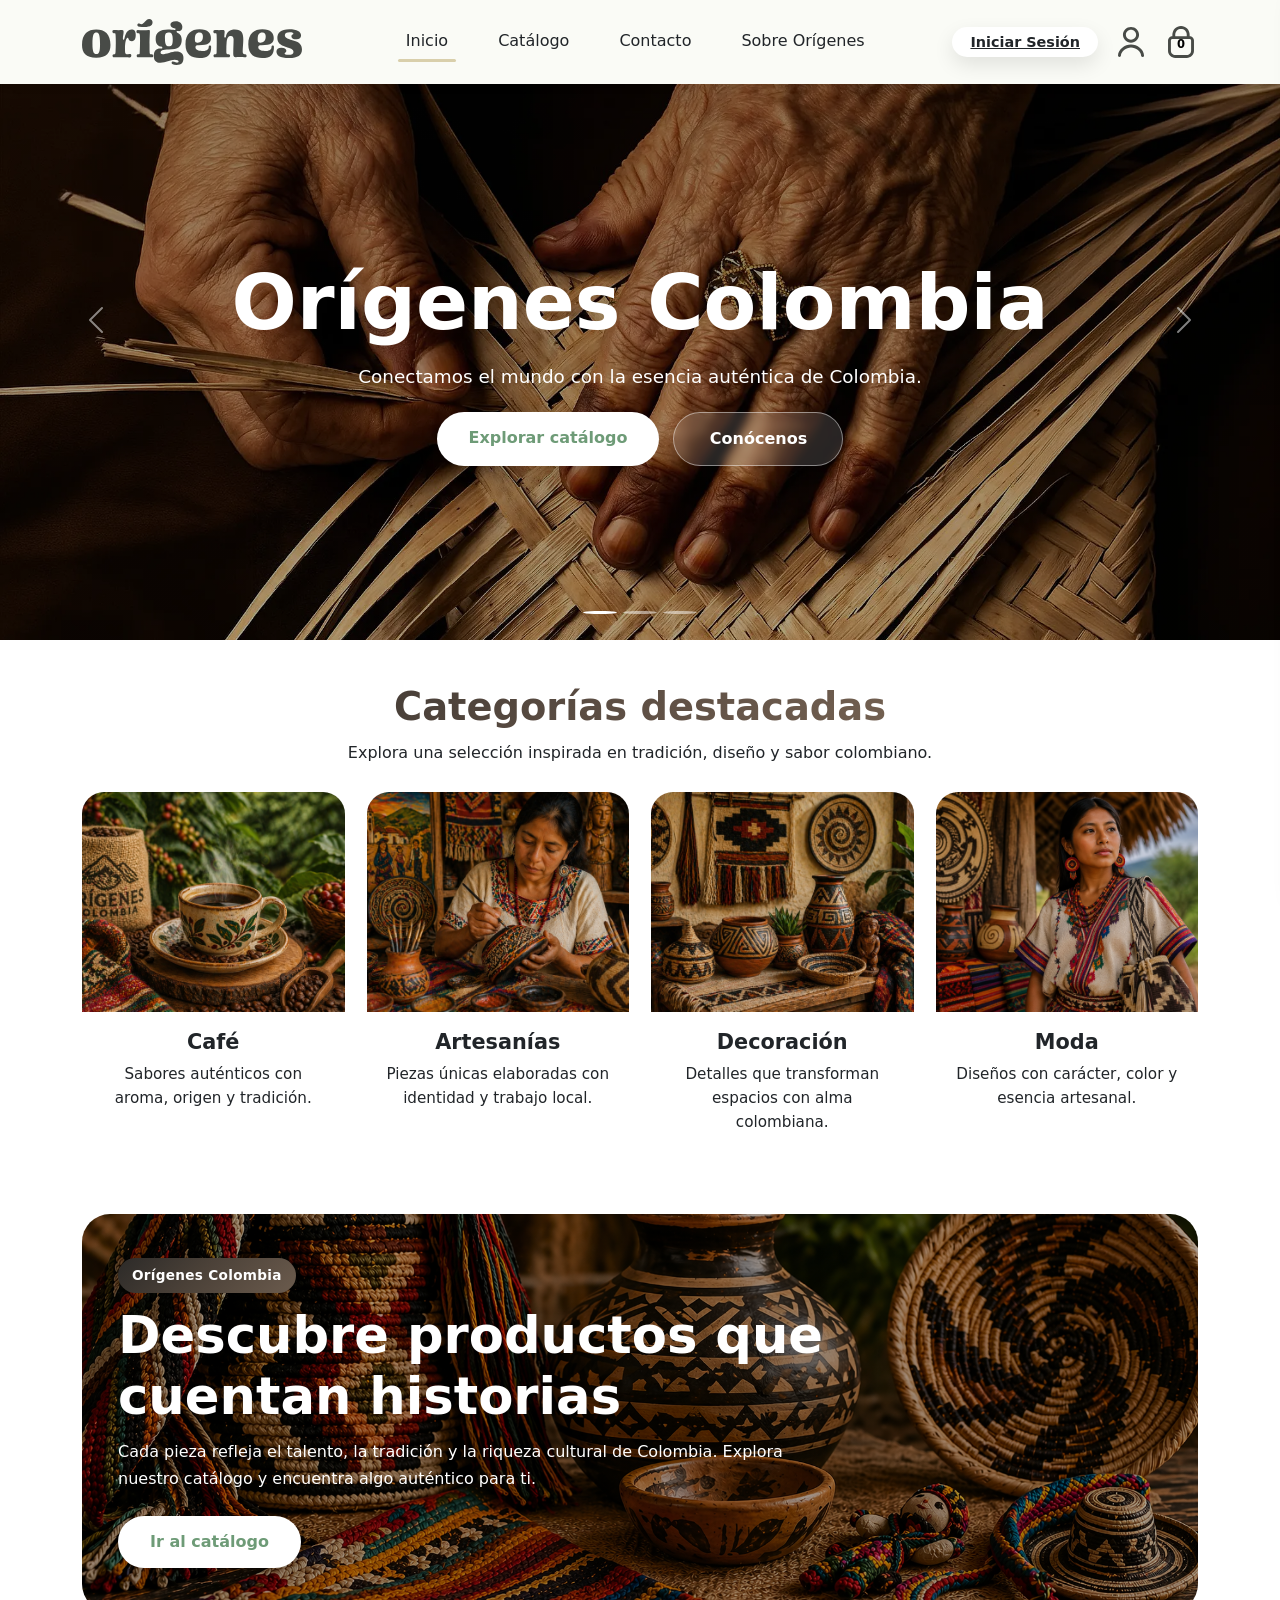
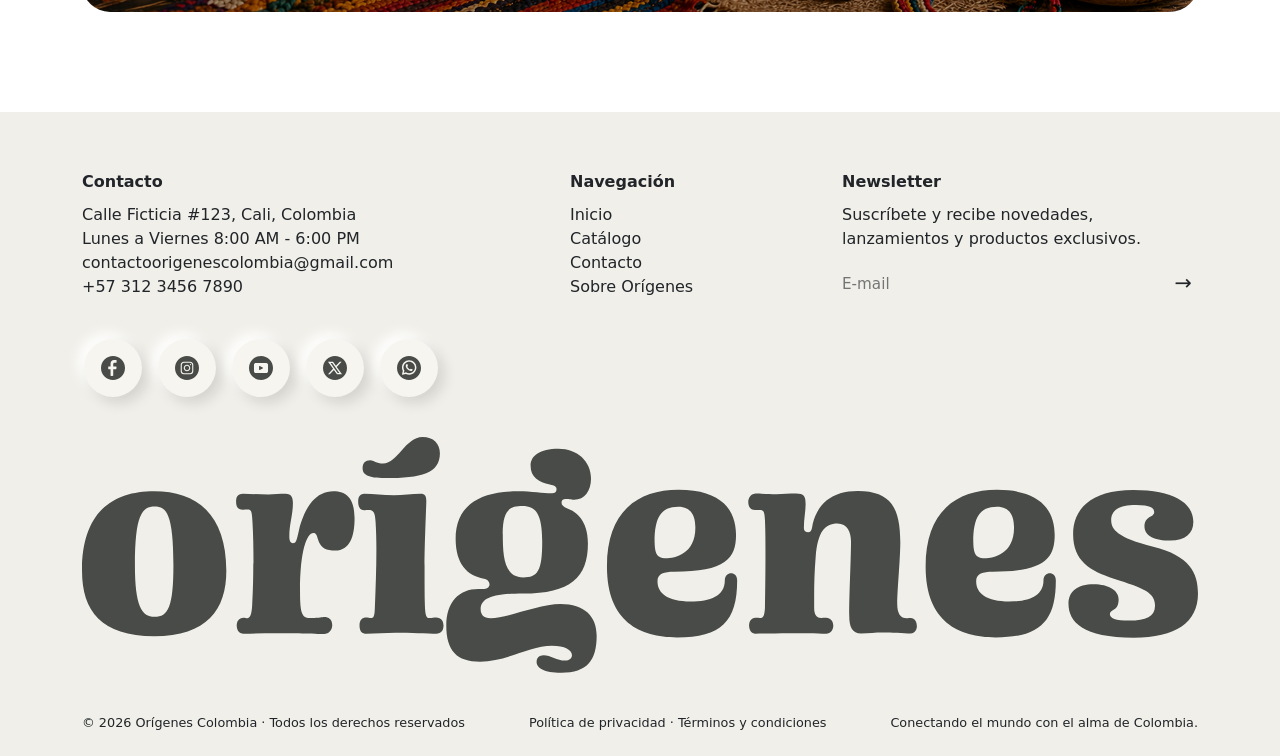
==== commit 0ddf6ee5: "Documentación" ====
--- a/index.html
+++ b/index.html
@@ -12,7 +12,6 @@
 <link href="./CSS/footer.css" rel="stylesheet"/>
 <link href="./CSS/index.css" rel="stylesheet"/>
 <link href="./CSS/carrito-global.css" rel="stylesheet"/>
-<link href="./CSS/estilo-final.css" rel="stylesheet"/>
 </head>
 <body id="top">
 <nav class="navbar navbar-expand-lg custom-navbar fixed-top" id="inicio">
@@ -37,7 +36,7 @@
 <li class="nav-item">
 <a class="nav-link" href="./HTML/sobreorigenes.html">Sobre Orígenes</a>
 </li>
-<li class="nav-item">
+<li class="nav-item nav-admin-only" hidden>
 <a class="nav-link" href="./HTML/admin.html">Administrador</a>
 </li>
 </ul>
@@ -231,7 +230,7 @@
 <li><a href="./HTML/catalogo.html">Catálogo</a></li>
 <li><a href="./HTML/contactenos.html">Contacto</a></li>
 <li><a href="./HTML/sobreorigenes.html">Sobre Orígenes</a></li>
-<li><a href="./HTML/admin.html">Administrador</a></li>
+<li class="nav-admin-only" hidden><a href="./HTML/admin.html">Administrador</a></li>
 </ul>
 </div>
 <div class="col-md-4">
--- a/CSS/carrito-global.css
+++ b/CSS/carrito-global.css
@@ -92,6 +92,17 @@
   color: #202020;
 }
 
+.cart-item-desc {
+  font-size: 0.82rem;
+  margin-bottom: 6px;
+  color: #777777;
+  line-height: 1.35;
+  display: -webkit-box;
+  -webkit-line-clamp: 2;
+  -webkit-box-orient: vertical;
+  overflow: hidden;
+}
+
 .cart-item-meta,
 .cart-item-subtotal {
   font-size: 0.88rem;
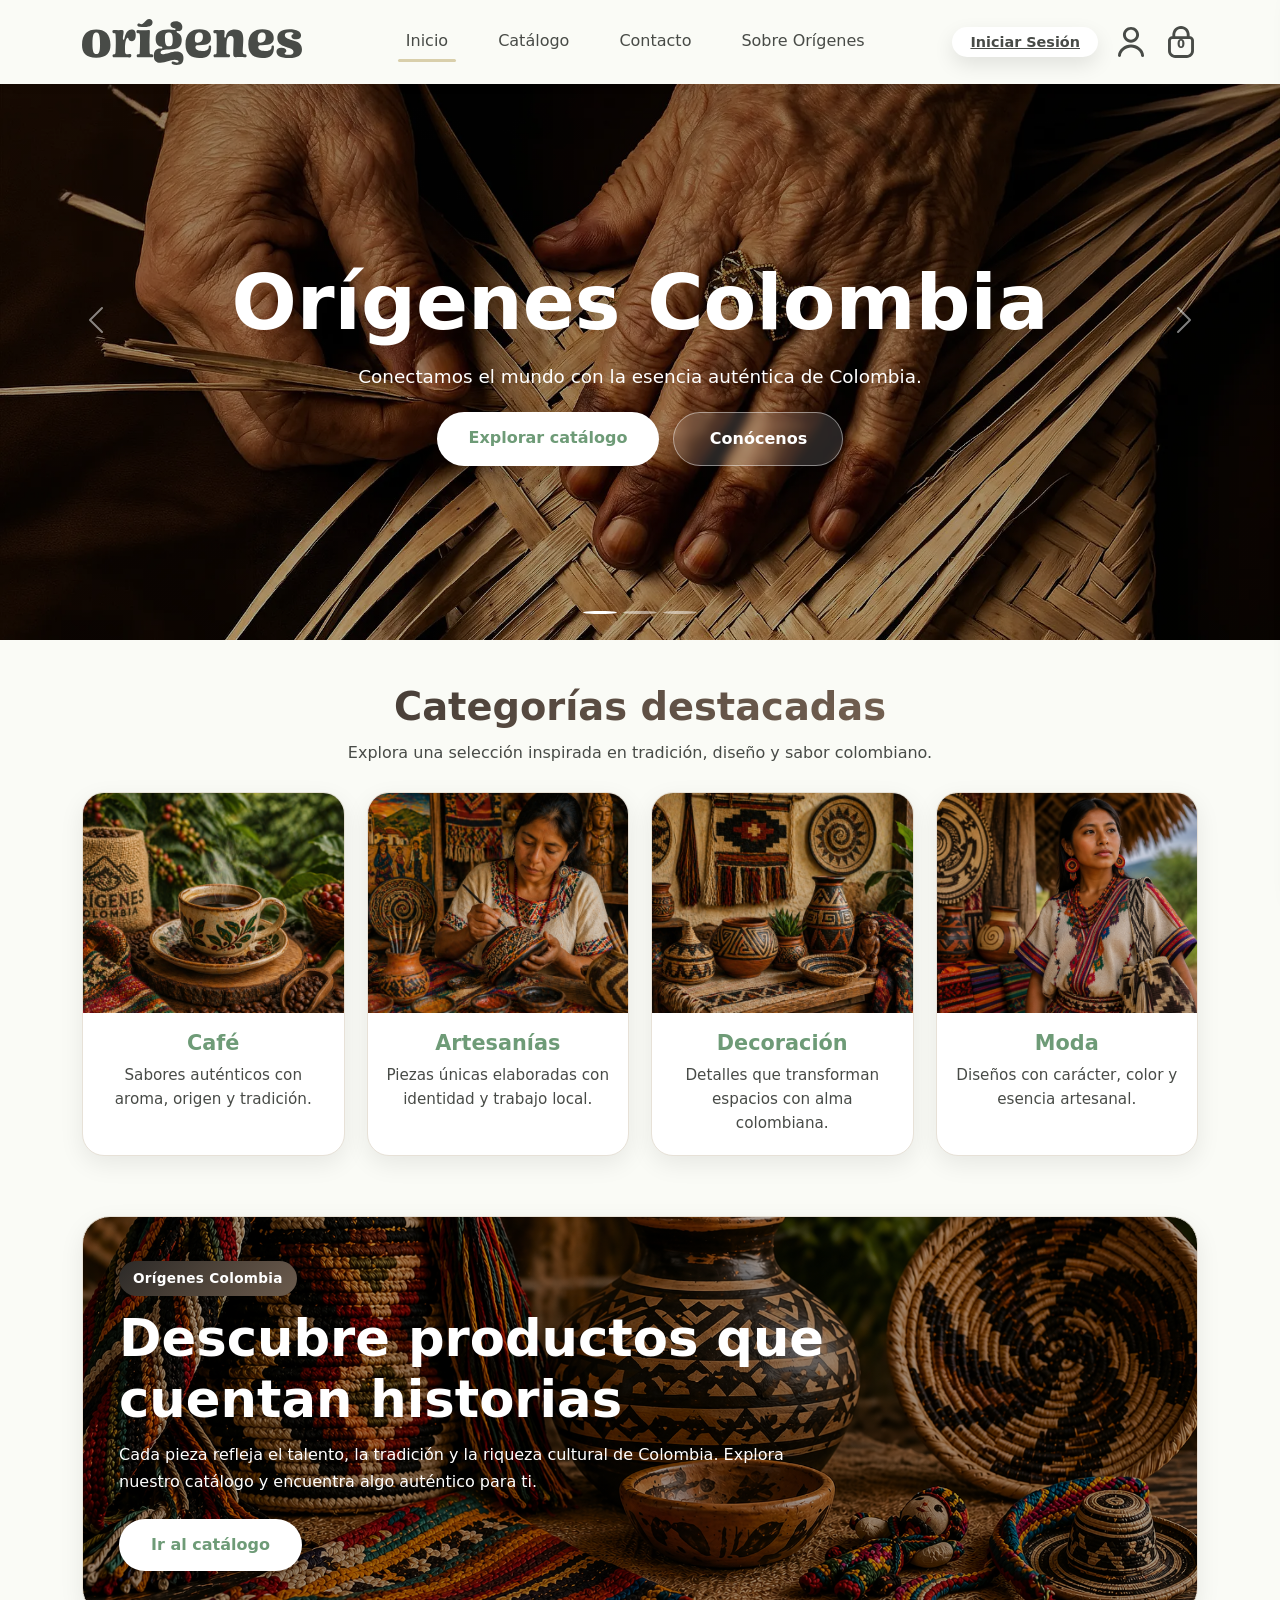
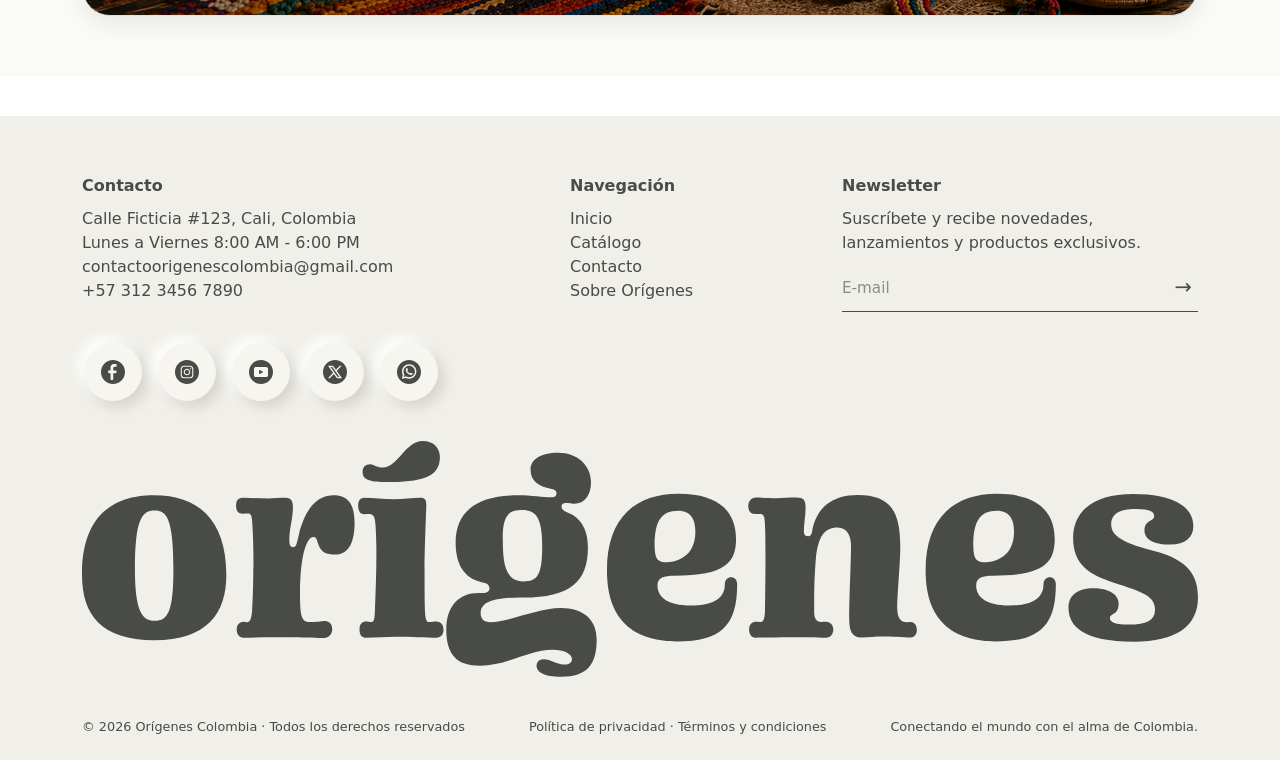
==== commit 83b8de24: "ajustando estilos" ====
--- a/index.html
+++ b/index.html
@@ -11,6 +11,7 @@
 <link href="./CSS/header.css" rel="stylesheet"/>
 <link href="./CSS/footer.css" rel="stylesheet"/>
 <link href="./CSS/index.css" rel="stylesheet"/>
+<link href="./CSS/variables.css" rel="stylesheet"/>
 <link href="./CSS/carrito-global.css" rel="stylesheet"/>
 </head>
 <body id="top">
--- a/CSS/index.css
+++ b/CSS/index.css
@@ -321,6 +321,7 @@
   box-shadow: 0 12px 26px rgba(0, 0, 0, 0.22);
 }
 
+
 /* =========================
    RESPONSIVE
    ========================= */
--- a/CSS/variables.css
+++ b/CSS/variables.css
@@ -0,0 +1,15 @@
+:root {
+  --backgroundcolor: #FAFBF6;
+  --navbackground: #6E9B77;
+  --textoblanco: #FFFFFF;
+  --colortextos: #484B47;
+  --colorhover: #B46141;
+  --cardbg: #FFFFFF;
+  --bordercolor: #E7E1D7;
+  --dangercolor: #B03A2E;
+
+  --shadowsoft: 0 8px 24px rgba(0, 0, 0, 0.08);
+
+  --gradientdark: linear-gradient(135deg, #2C2A28 0%, #5A4C42 45%, #8A735F 100%);
+  --gradientbadge: linear-gradient(135deg, #2C2A28 0%, #4B4138 45%, #6B5B4D 100%);
+}
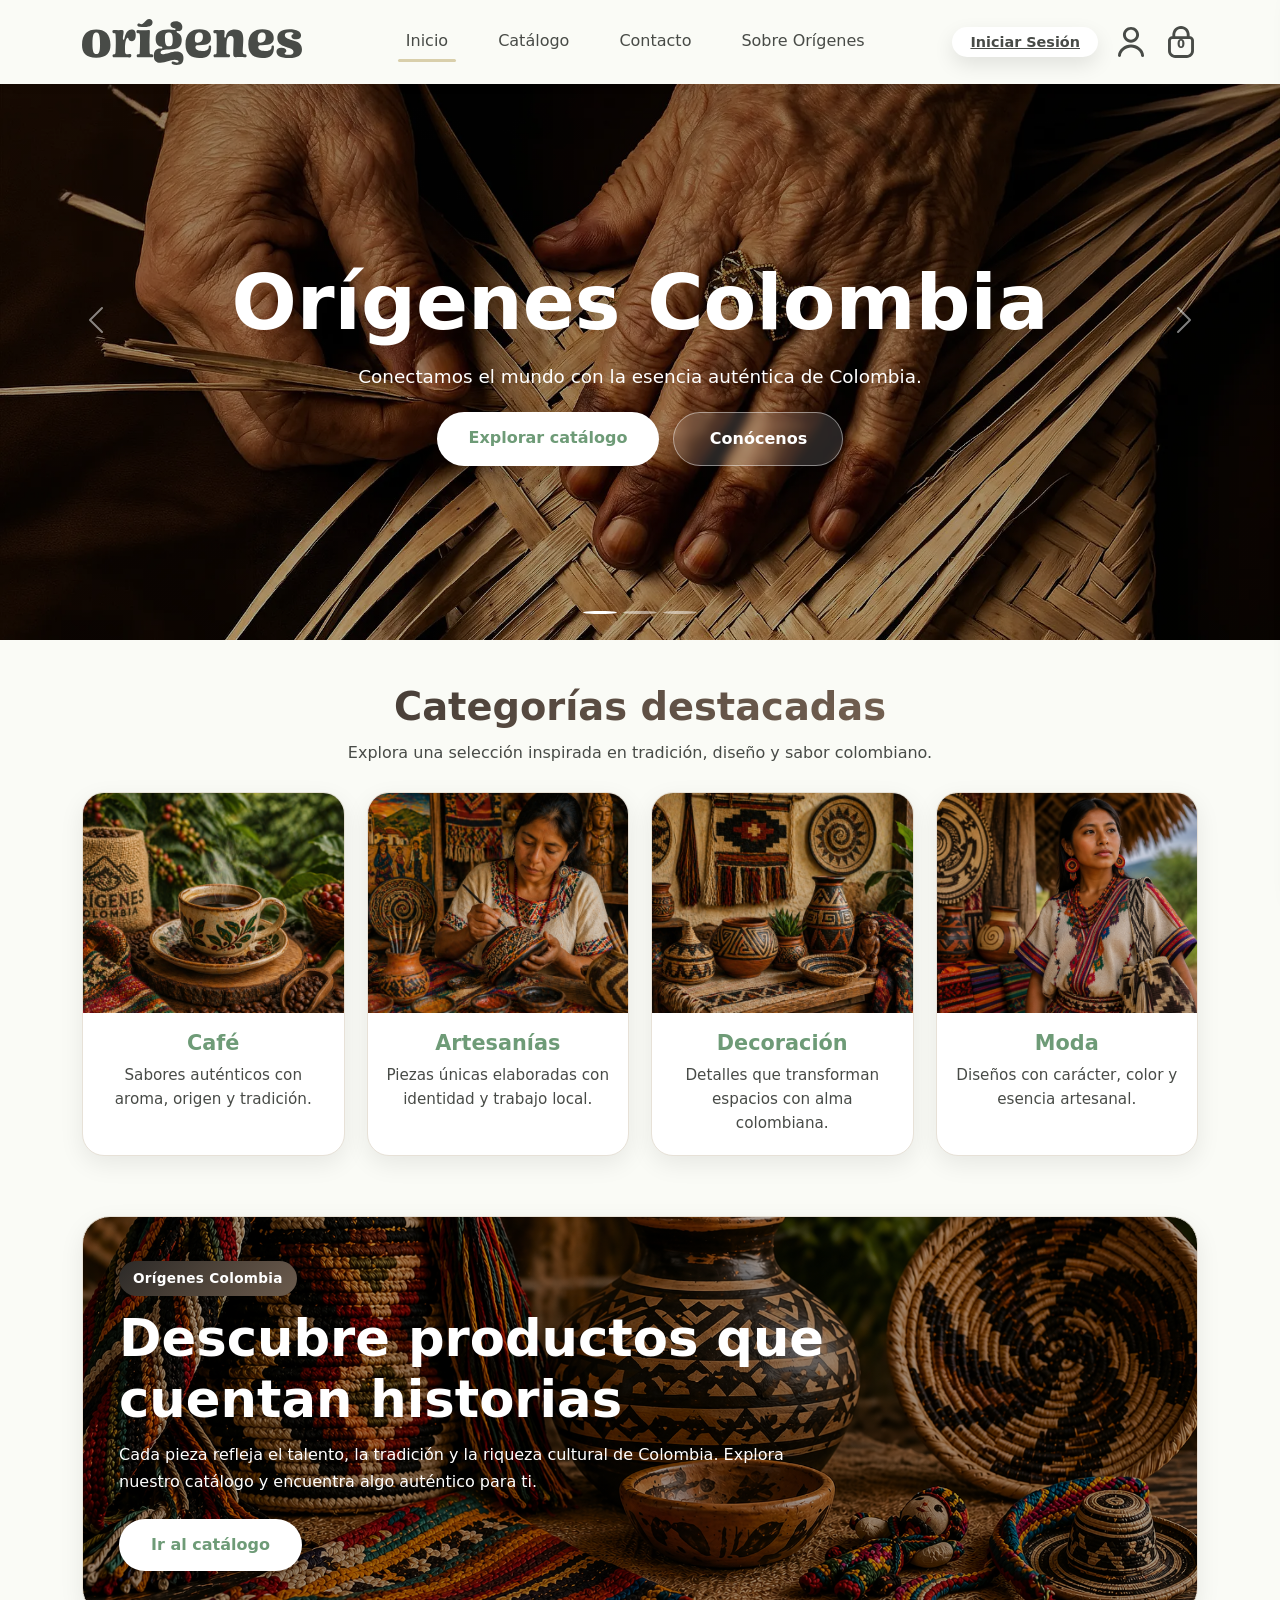
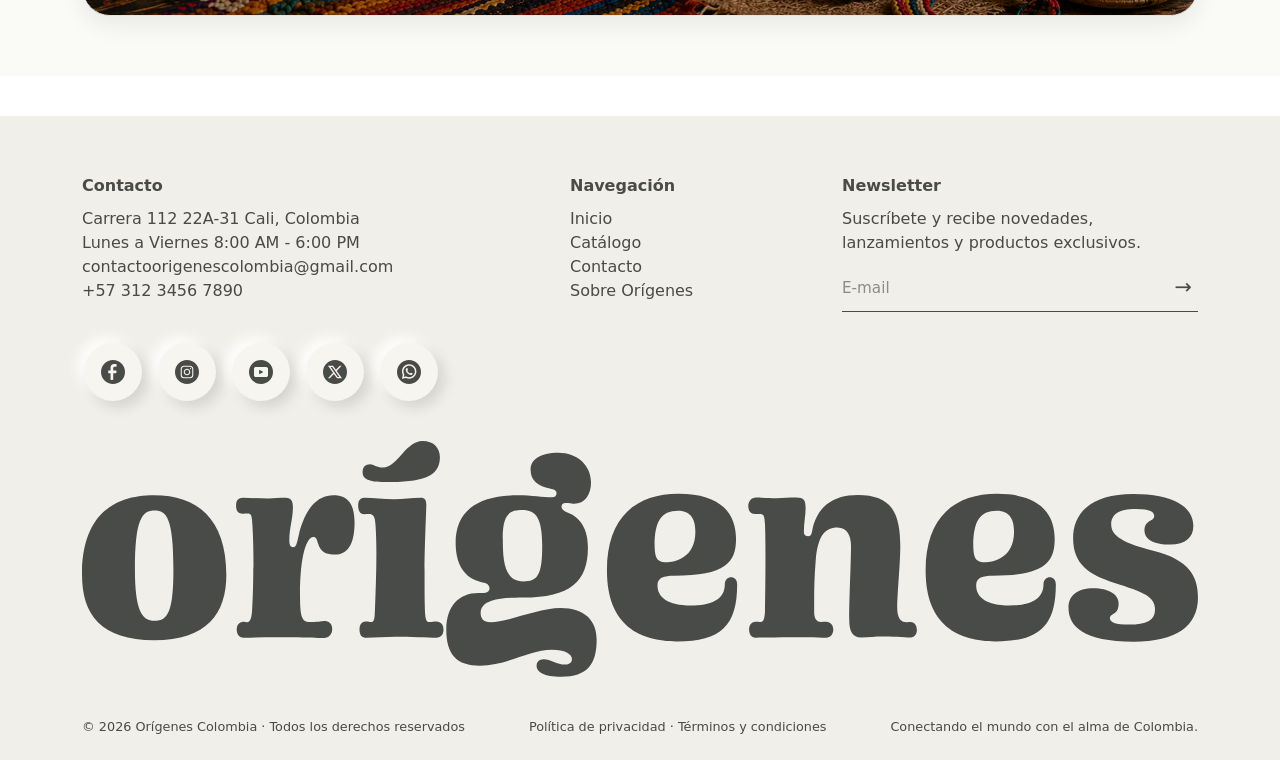
==== commit bd5dd9ad: "Imagen Tejido en Catalogo y Dirección en footer" ====
--- a/index.html
+++ b/index.html
@@ -201,7 +201,7 @@
 <div class="col-md-4">
 <h6 class="footer-title">Contacto</h6>
 <ul class="footer-list">
-<li>Calle Ficticia #123, Cali, Colombia</li>
+<li>Carrera 112 22A-31 Cali, Colombia</li>
 <li>Lunes a Viernes 8:00 AM - 6:00 PM</li>
 <li>contactoorigenescolombia@gmail.com</li>
 <li>+57 312 3456 7890</li>
